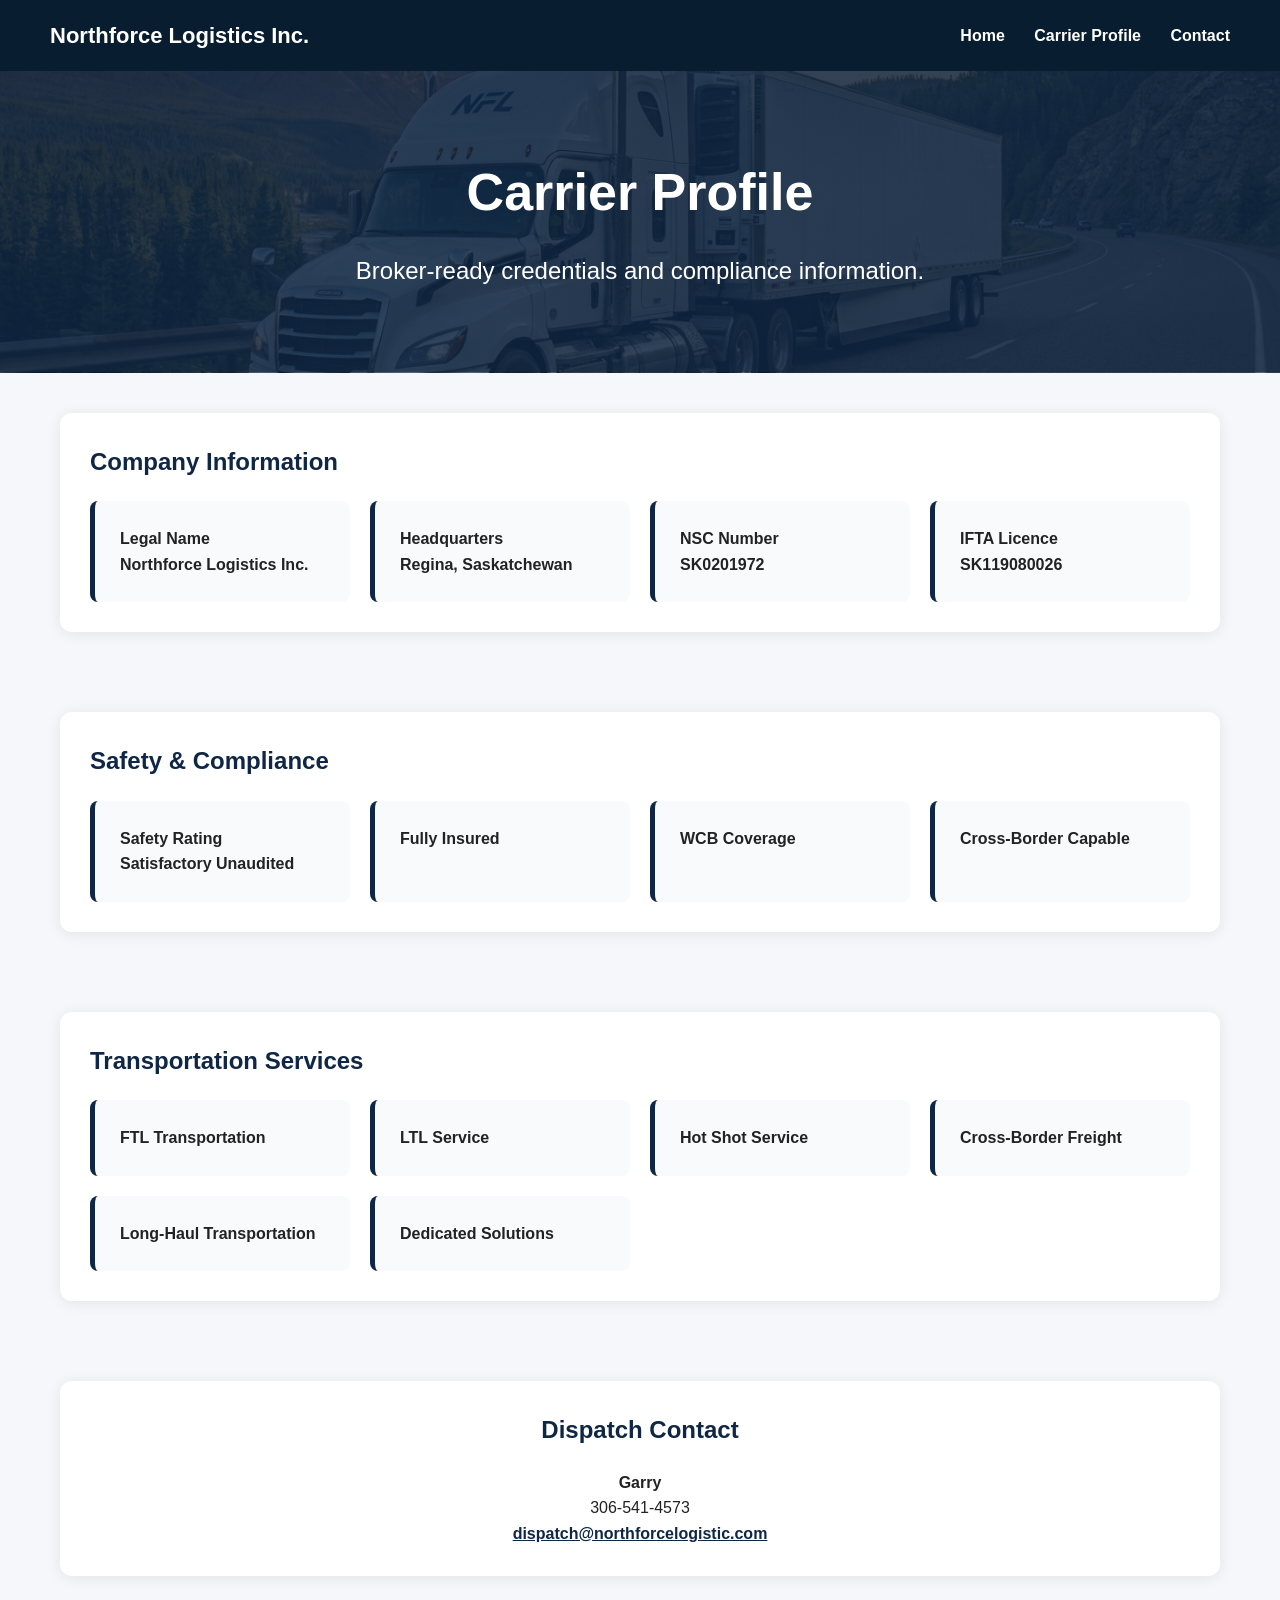
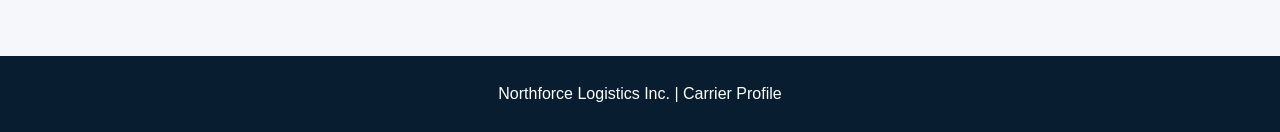
==== carrier-profile.html @ 7e09b6bd "Create carrier-profile.html" ====
<!DOCTYPE html>
<html lang="en">

<head>
    <meta charset="UTF-8">
    <meta name="viewport" content="width=device-width, initial-scale=1.0">
    <title>Carrier Profile | Northforce Logistics Inc.</title>

    <link rel="stylesheet" href="style.css">
    <link rel="icon" type="image/jpeg" href="favicon.jpg">
</head>

<body>

    <nav class="navbar">

        <div class="nav-brand">
            Northforce Logistics Inc.
        </div>

        <div class="nav-menu">
            <a href="index.html">Home</a>
            <a href="#carrier">Carrier Profile</a>
            <a href="#contact">Contact</a>
        </div>

    </nav>

    <header>

        <h1>Carrier Profile</h1>

        <p class="hero-text">
            Broker-ready credentials and compliance information.
        </p>

    </header>

    <section id="carrier">

        <div class="card">

            <h2>Company Information</h2>

            <div class="services-grid">

                <div class="service-card">
                    Legal Name<br>
                    Northforce Logistics Inc.
                </div>

                <div class="service-card">
                    Headquarters<br>
                    Regina, Saskatchewan
                </div>

                <div class="service-card">
                    NSC Number<br>
                    SK0201972
                </div>

                <div class="service-card">
                    IFTA Licence<br>
                    SK119080026
                </div>

            </div>

        </div>

    </section>

    <section>

        <div class="card">

            <h2>Safety & Compliance</h2>

            <div class="services-grid">

                <div class="service-card">
                    Safety Rating<br>
                    Satisfactory Unaudited
                </div>

                <div class="service-card">
                    Fully Insured
                </div>

                <div class="service-card">
                    WCB Coverage
                </div>

                <div class="service-card">
                    Cross-Border Capable
                </div>

            </div>

        </div>

    </section>

    <section>

        <div class="card">

            <h2>Transportation Services</h2>

            <div class="services-grid">

                <div class="service-card">FTL Transportation</div>
                <div class="service-card">LTL Service</div>
                <div class="service-card">Hot Shot Service</div>
                <div class="service-card">Cross-Border Freight</div>
                <div class="service-card">Long-Haul Transportation</div>
                <div class="service-card">Dedicated Solutions</div>

            </div>

        </div>

    </section>

    <section id="contact">

        <div class="card">

            <h2>Dispatch Contact</h2>

            <p><strong>Garry</strong></p>

            <p>306-541-4573</p>

            <p>
                <a href="mailto:dispatch@northforcelogistic.com">
                    dispatch@northforcelogistic.com
                </a>
            </p>

        </div>

    </section>

    <footer>
        Northforce Logistics Inc. | Carrier Profile
    </footer>

</body>

</html>
---- style.css ----
/* RESET */

*{
    margin:0;
    padding:0;
    box-sizing:border-box;
}

body{
    font-family:Arial, Helvetica, sans-serif;
    background:#f5f7fa;
    color:#222;
    line-height:1.6;
}

/* NAVIGATION */

.navbar{
    background:#081d30;
    display:flex;
    justify-content:space-between;
    align-items:center;
    padding:18px 50px;
    position:sticky;
    top:0;
    z-index:100;
}

.nav-brand{
    color:white;
    font-size:22px;
    font-weight:bold;
}

.nav-menu a{
    color:white;
    text-decoration:none;
    margin-left:25px;
    font-weight:bold;
}

.nav-menu a:hover{
    color:#d6e5f5;
}

/* HEADER */

header{
    background:
    linear-gradient(
        rgba(15,39,68,.85),
        rgba(15,39,68,.85)
    ),
    url("truck-background.jpg");

    background-size:cover;
    background-position:center;

    color:white;

    text-align:center;

    padding:80px 20px;
}

.logo{
    width:120px;
    margin-bottom:20px;
}

h1{
    font-size:52px;
    margin-bottom:15px;
}

.tagline{
    font-size:28px;
    margin-bottom:25px;
    font-weight:300;
}

.hero-text{
    max-width:800px;
    margin:auto;
    font-size:24px;
    line-height:1.8;
}

.company-name{
    font-size:20px;
    margin-top:10px;
    letter-spacing:2px;
    text-transform:uppercase;
}
/* BUTTON */

.hero-button{
    display:inline-block;
    margin-top:30px;
    padding:14px 28px;
    background:white;
    color:#0F2744;
    text-decoration:none;
    font-weight:bold;
    border-radius:6px;
    transition:.3s;
}

.hero-button:hover{
    background:#d9e5f1;
}

/* TRUST BAR */

.trust-bar{
    background:white;
    padding:25px;
    display:flex;
    justify-content:center;
    flex-wrap:wrap;
    gap:35px;
    font-weight:bold;
    color:#0F2744;
    border-bottom:1px solid #e5e5e5;
}

/* SECTIONS */

section{
    max-width:1200px;
    margin:auto;
    padding:40px 20px;
}

/* CARDS */

.card{
    background:white;
    padding:30px;
    border-radius:12px;
    box-shadow:0 2px 15px rgba(0,0,0,.08);
}

.card h2{
    margin-bottom:20px;
    color:#0F2744;
}

/* SERVICES GRID */

.services-grid{
    display:grid;
    grid-template-columns:repeat(auto-fit,minmax(250px,1fr));
    gap:20px;
    margin-top:20px;
}

.service-card{
    background:#f8fafc;
    padding:25px;
    border-left:5px solid #0F2744;
    border-radius:8px;
    font-weight:bold;
    transition:.3s;
}

.service-card:hover{
    transform:translateY(-4px);
}

/* CONTACT */

#contact .card{
    text-align:center;
}

#contact a{
    color:#0F2744;
    font-weight:bold;
}

/* FOOTER */

footer{
    background:#081d30;
    color:white;
    text-align:center;
    padding:25px;
    margin-top:40px;
}

/* MOBILE */

@media(max-width:768px){

    .navbar{
        flex-direction:column;
        gap:15px;
        padding:15px;
    }

    .nav-menu{
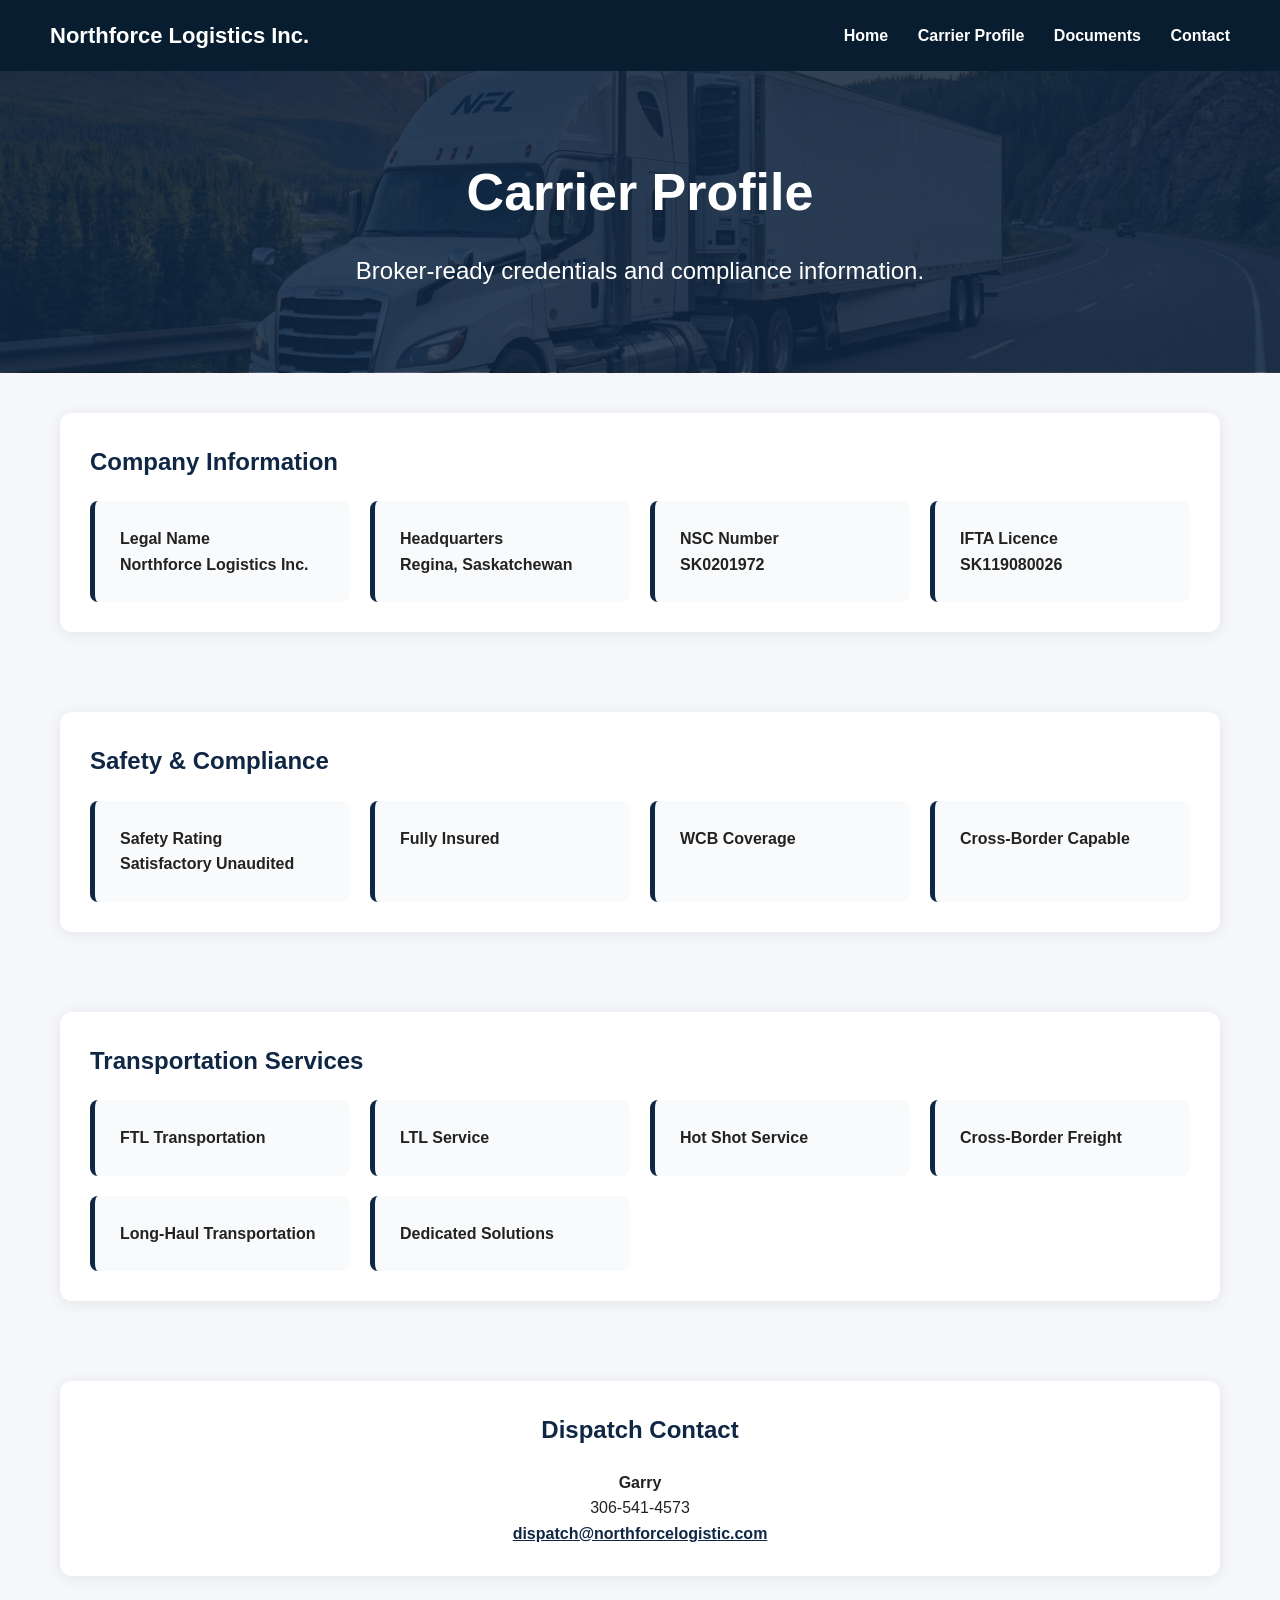
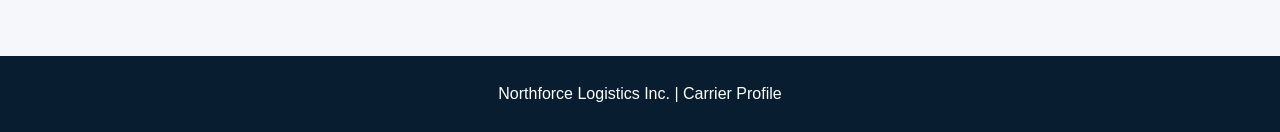
==== commit 50f6e0a6: "Update carrier-profile.html" ====
--- a/carrier-profile.html
+++ b/carrier-profile.html
@@ -21,6 +21,7 @@
         <div class="nav-menu">
             <a href="index.html">Home</a>
             <a href="#carrier">Carrier Profile</a>
+            <a href="#documents">Documents</a>
             <a href="#contact">Contact</a>
         </div>
 
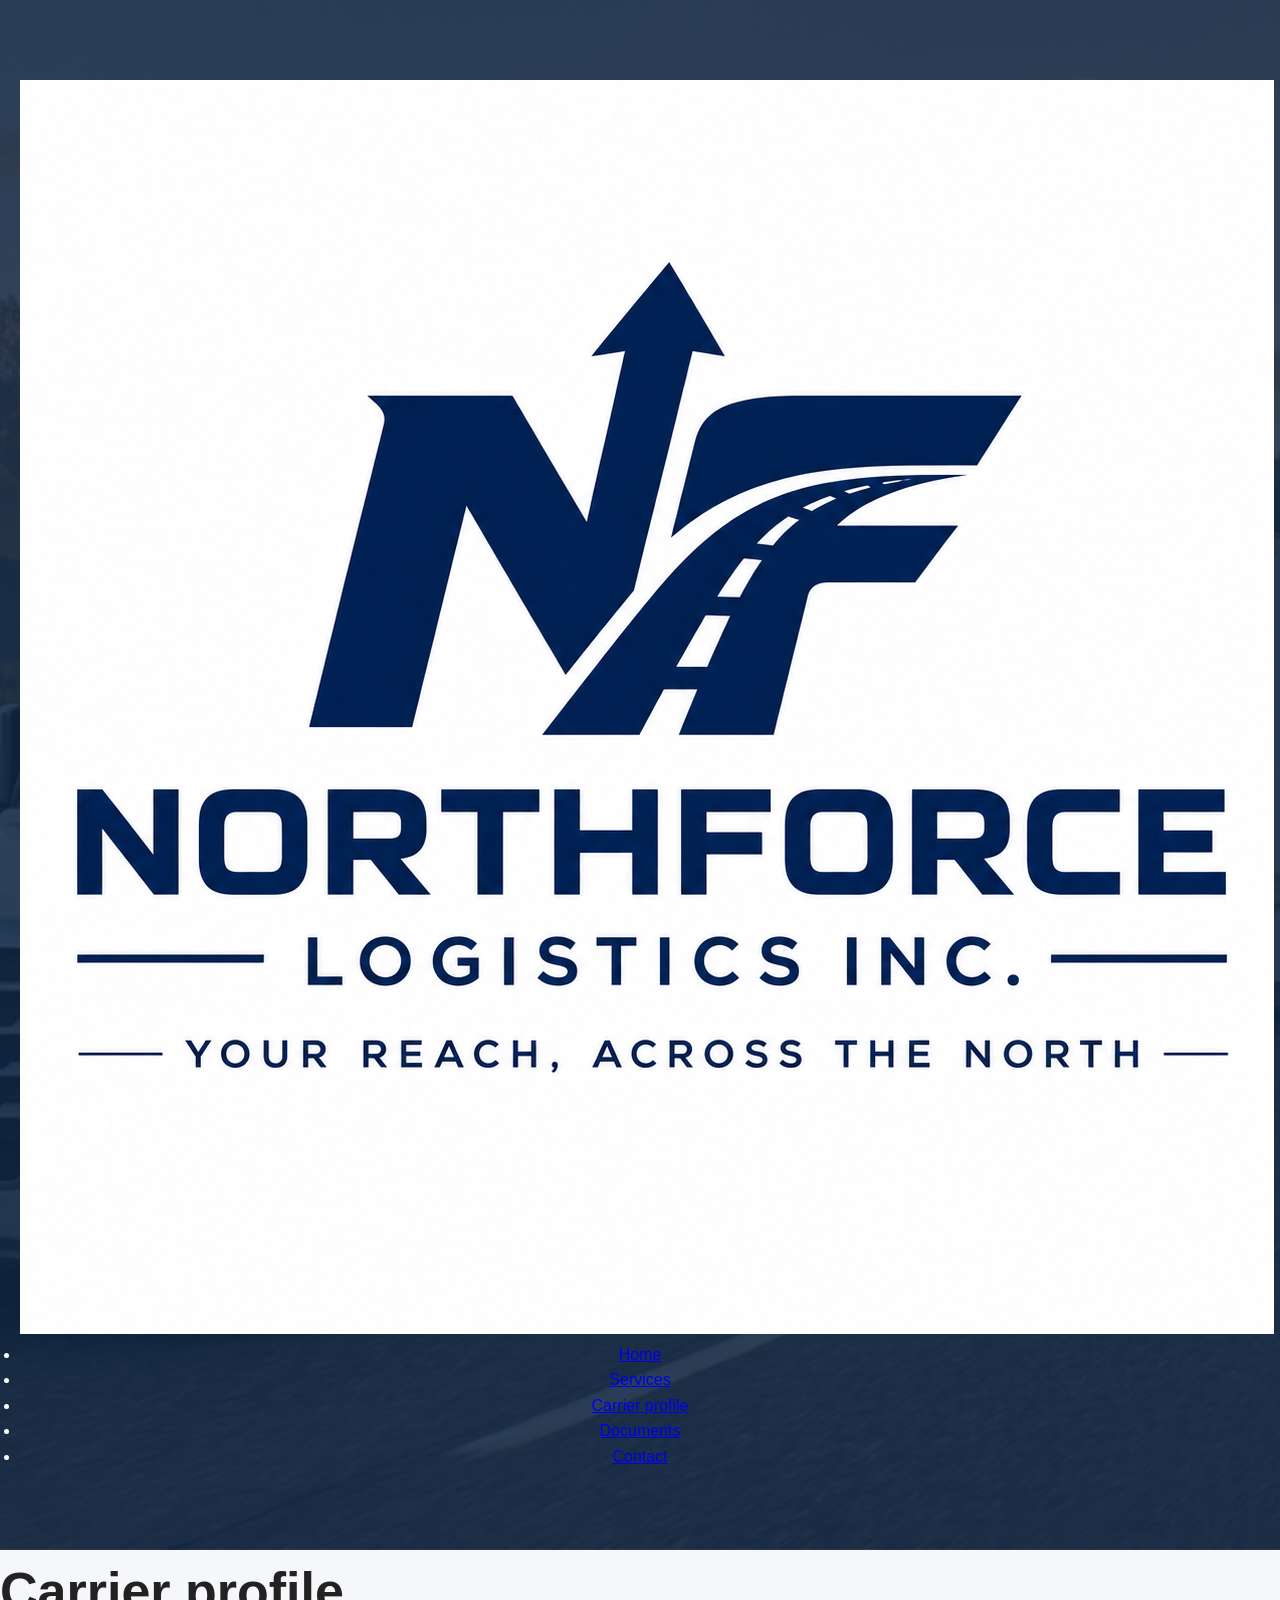
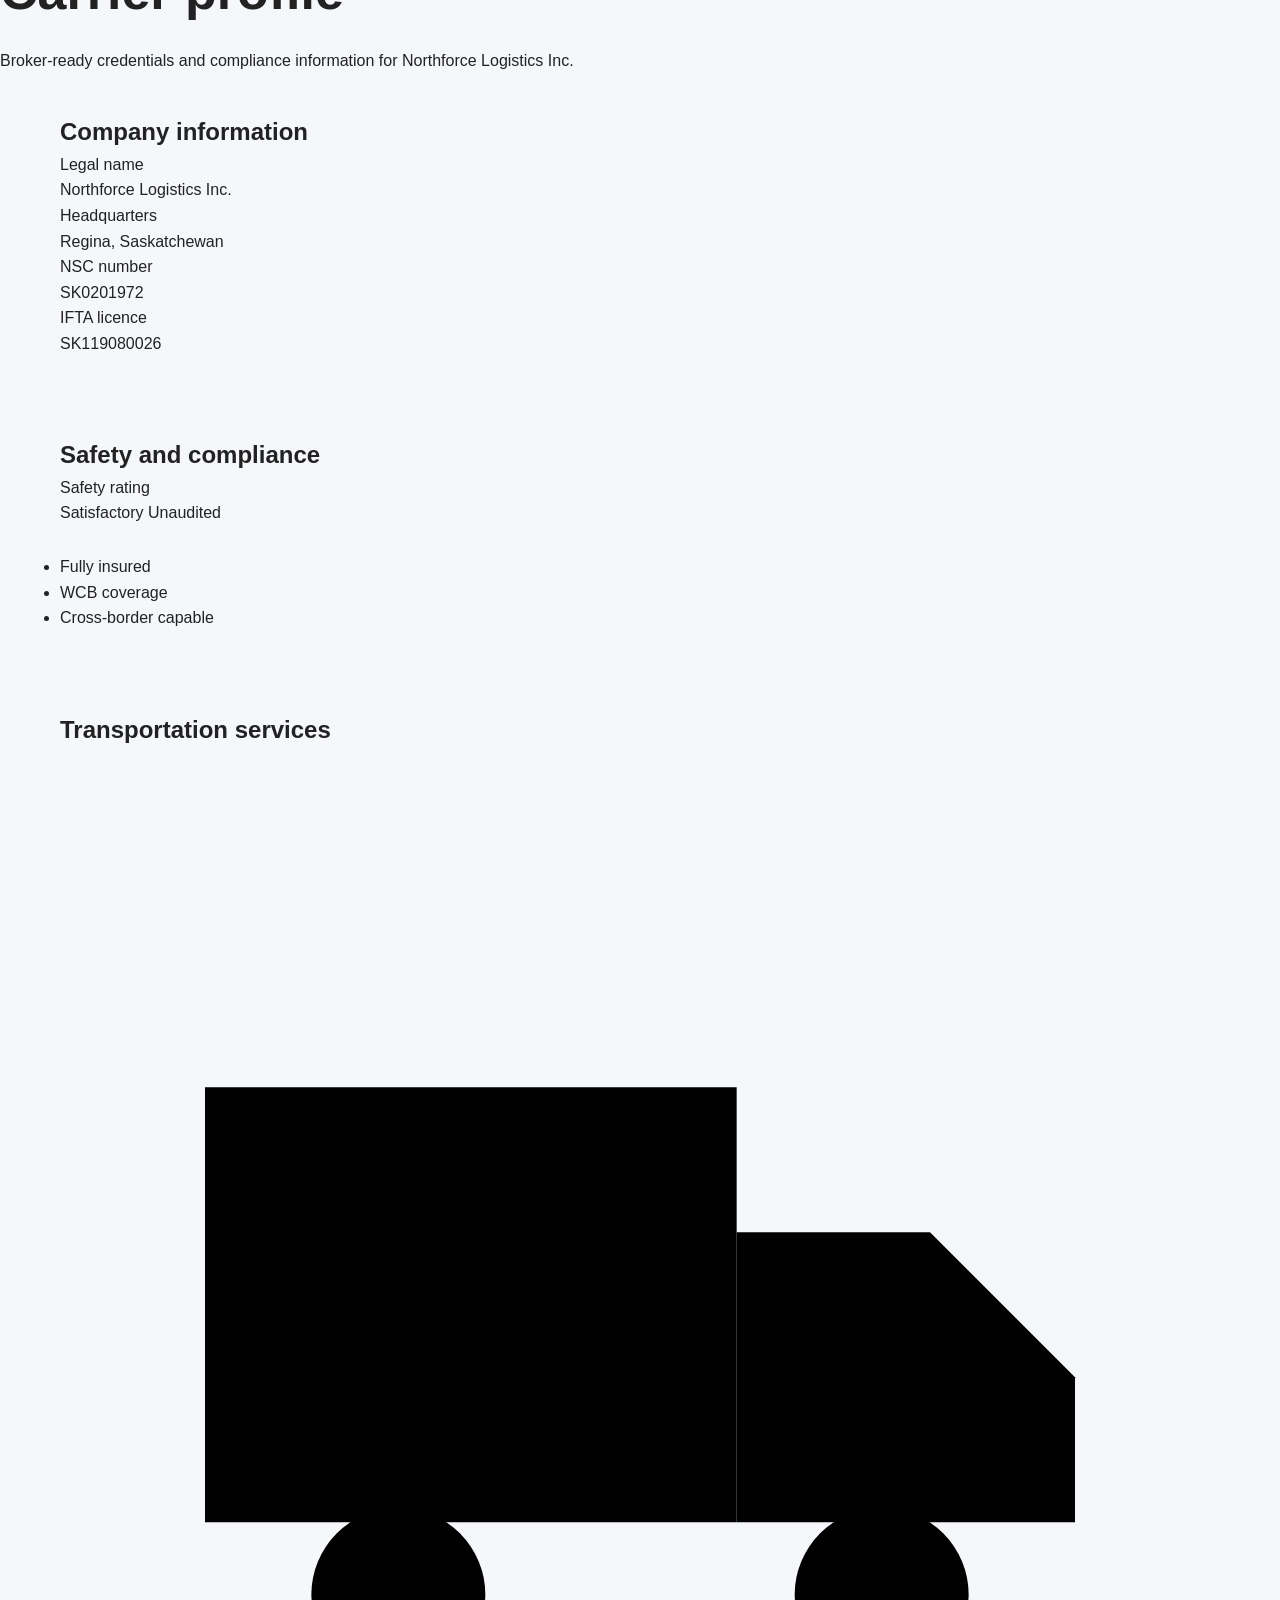
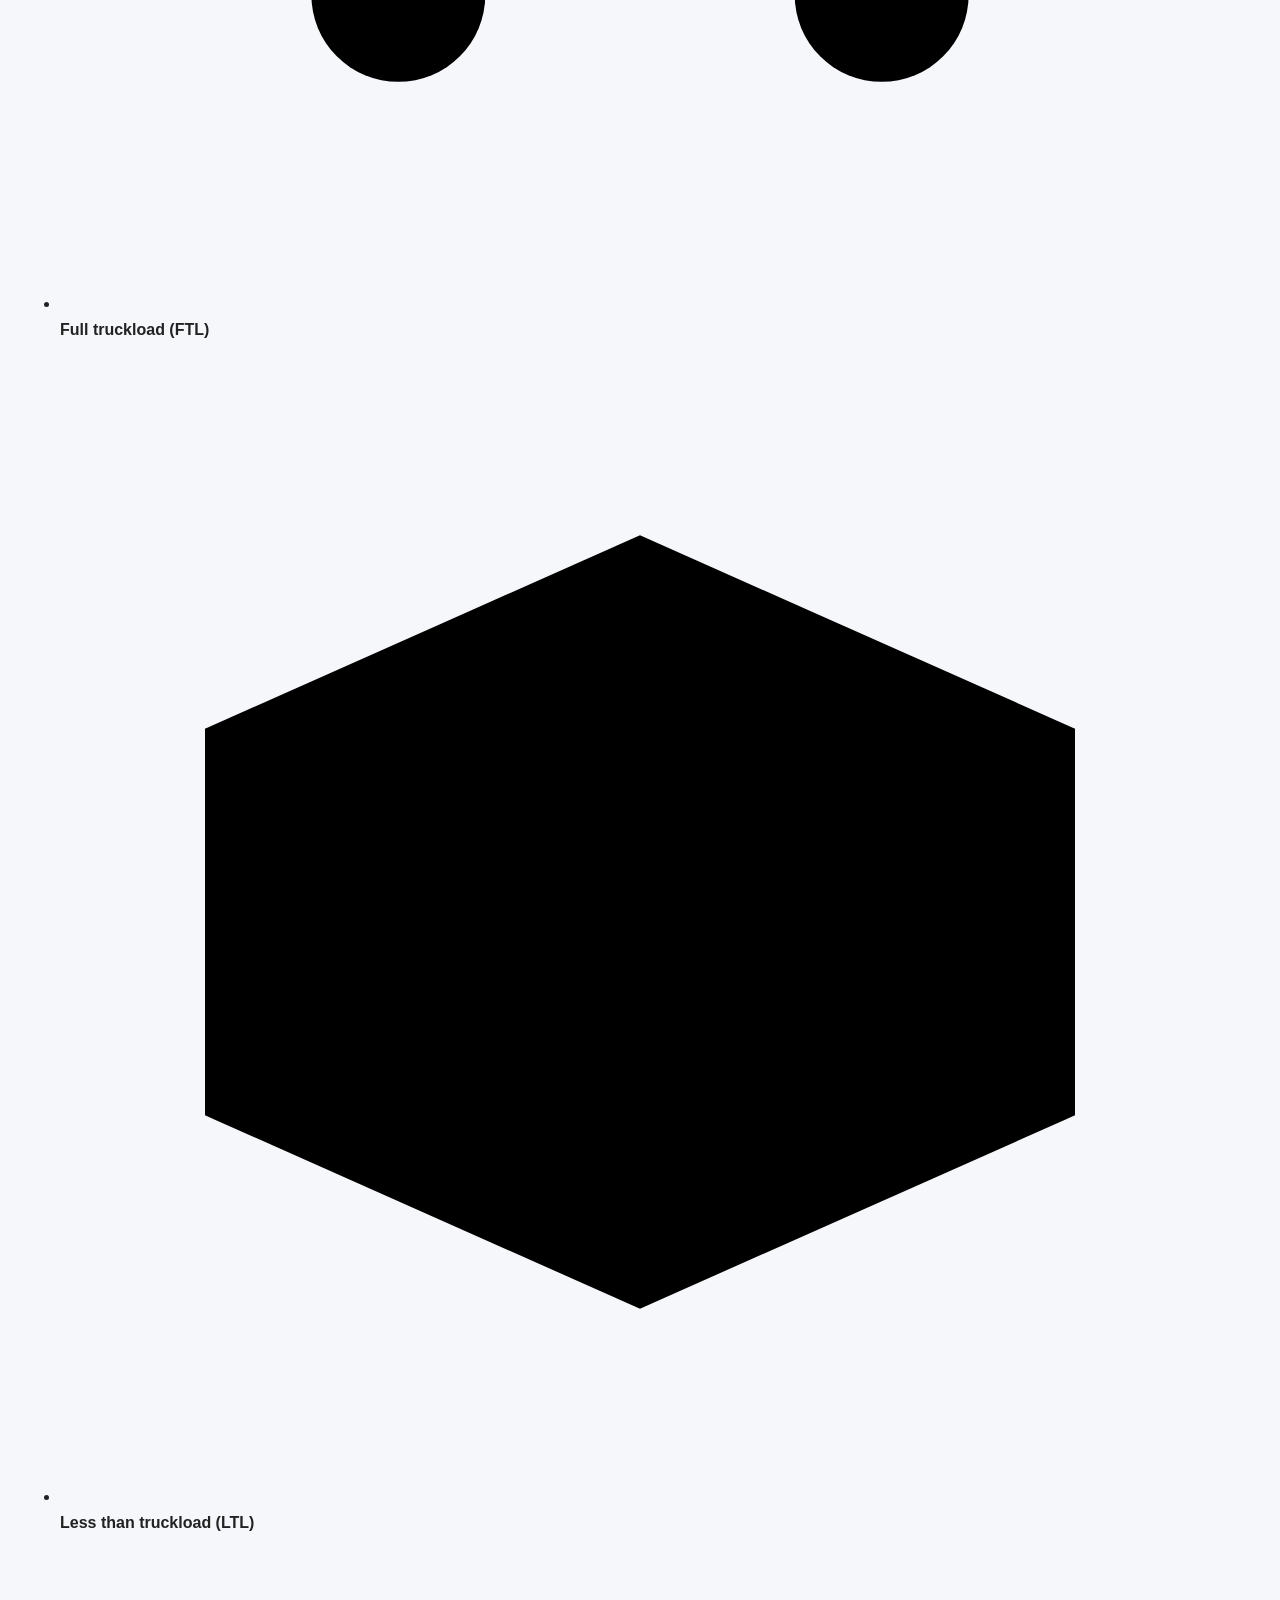
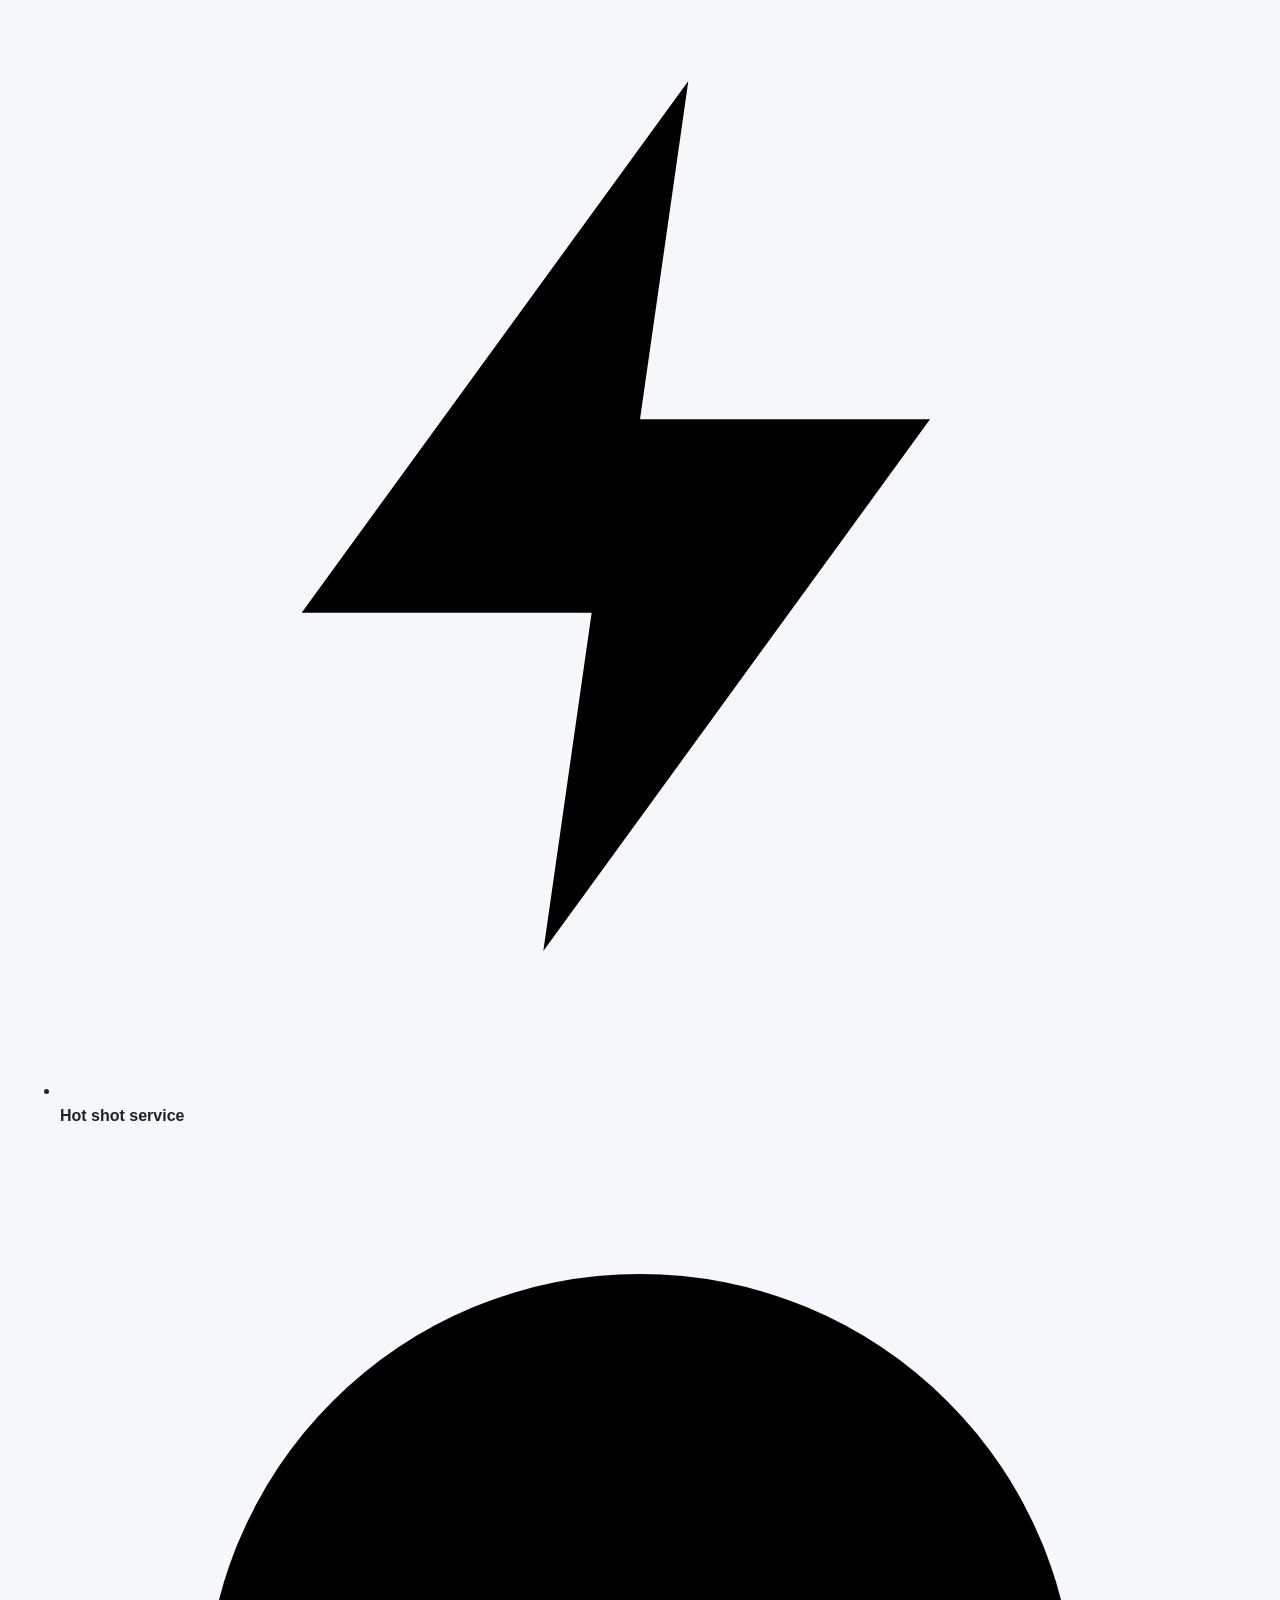
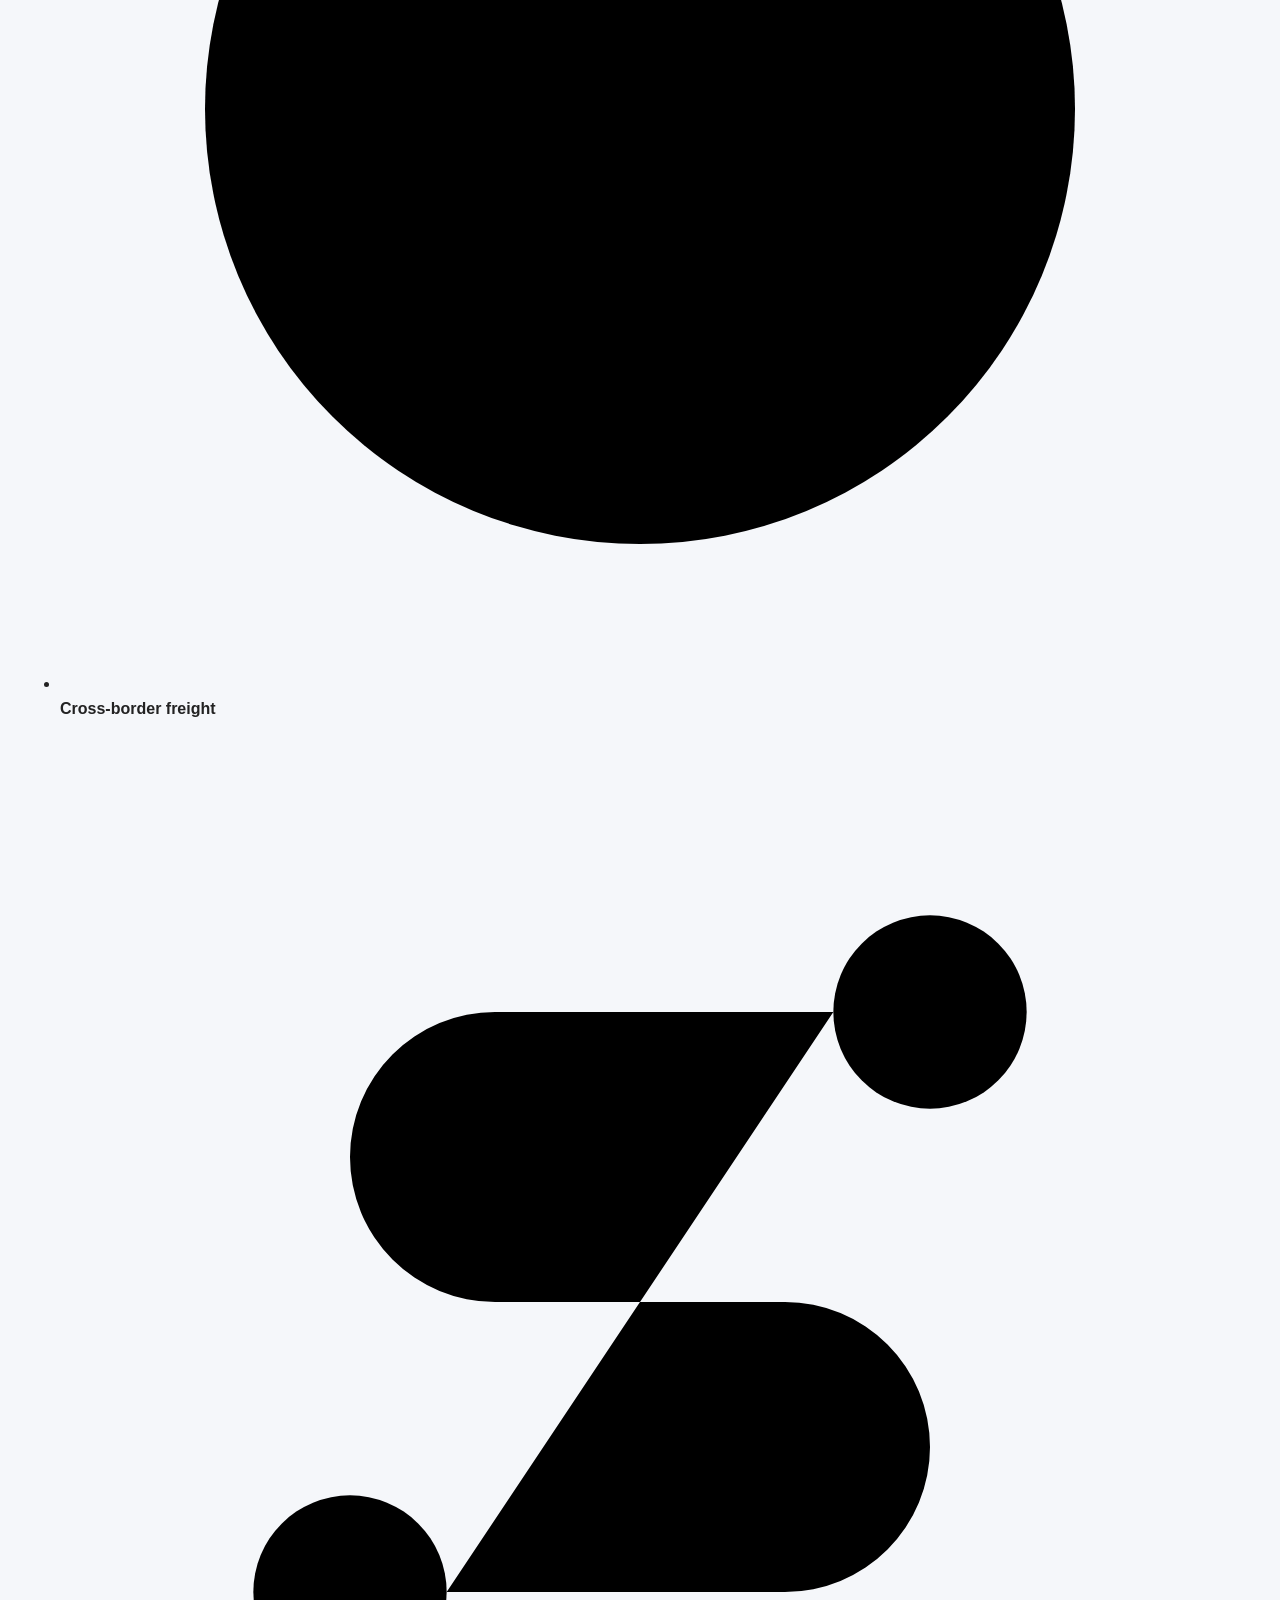
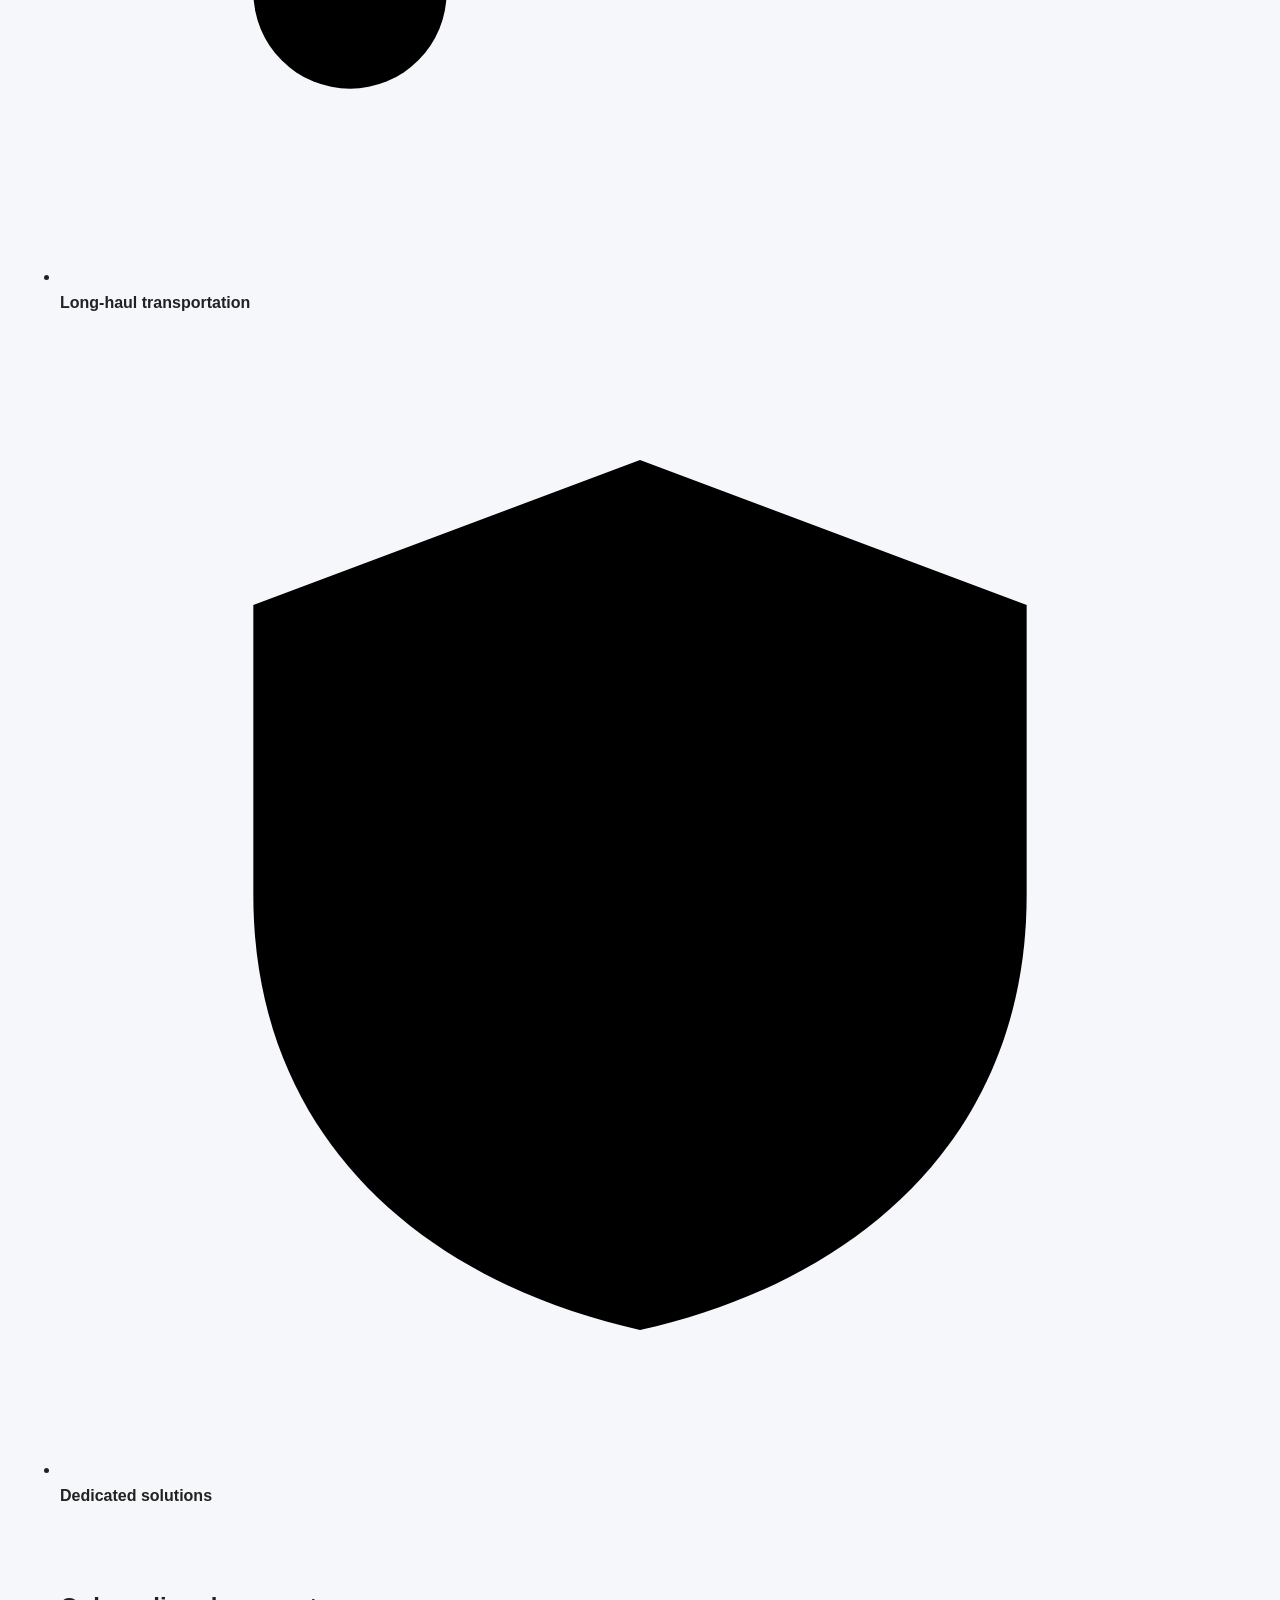
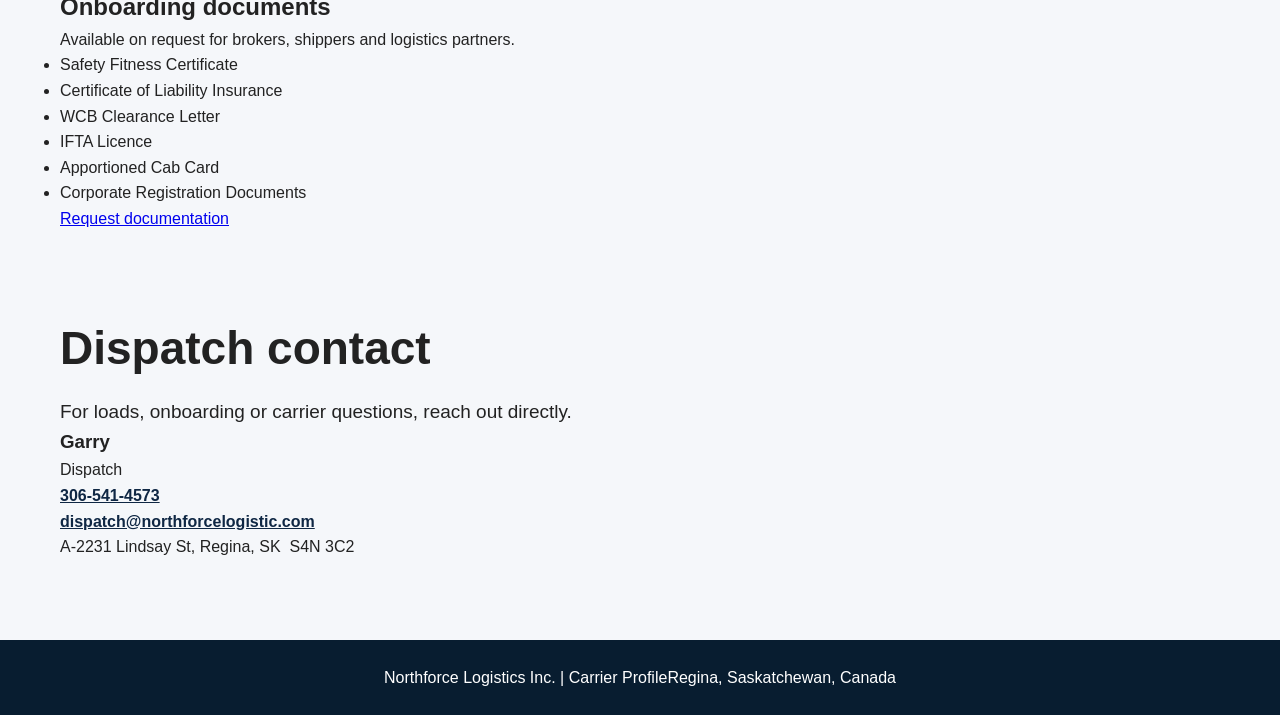
==== commit 7e552d45: "Update carrier-profile.html" ====
--- a/carrier-profile.html
+++ b/carrier-profile.html
@@ -1,152 +1,119 @@
-<!DOCTYPE html>
+<!doctype html>
 <html lang="en">
+<head>
+<meta charset="utf-8">
+<meta name="viewport" content="width=device-width, initial-scale=1">
+<title>Carrier Profile | Northforce Logistics Inc.</title>
+<meta name="description" content="Broker-ready credentials and compliance information for Northforce Logistics Inc., a Regina, Saskatchewan freight carrier.">
+<link rel="icon" type="image/jpeg" href="favicon.jpg">
+<link rel="preconnect" href="https://fonts.googleapis.com">
+<link rel="preconnect" href="https://fonts.gstatic.com" crossorigin>
+<link rel="stylesheet" href="https://fonts.googleapis.com/css2?family=Barlow:wght@400;500;600&family=Barlow+Semi+Condensed:wght@600;700&display=swap">
+<link rel="stylesheet" href="style.css">
+</head>
+<body>
+<header>
+<div class="wrap bar">
+<a class="logo" href="index.html" aria-label="Northforce Logistics Inc. home"><img src="northforce-logo.png" alt="Northforce Logistics Inc."></a>
+<nav aria-label="Main">
+<ul>
+<li><a href="index.html">Home</a></li>
+<li><a href="index.html#services">Services</a></li>
+<li><a href="carrier-profile.html" aria-current="page">Carrier profile</a></li>
+<li><a href="#documents">Documents</a></li>
+<li><a href="#contact">Contact</a></li>
+</ul>
+</nav>
+</div>
+</header>
 
-<head>
-    <meta charset="UTF-8">
-    <meta name="viewport" content="width=device-width, initial-scale=1.0">
-    <title>Carrier Profile | Northforce Logistics Inc.</title>
+<main>
+<div class="hero slim">
+<div class="wrap">
+<div>
+<h1>Carrier profile</h1>
+<p class="lead">Broker-ready credentials and compliance information for Northforce Logistics Inc.</p>
+</div>
+</div>
+</div>
 
-    <link rel="stylesheet" href="style.css">
-    <link rel="icon" type="image/jpeg" href="favicon.jpg">
-</head>
+<section id="carrier">
+<div class="wrap">
+<div class="sec-head"><h2>Company information</h2></div>
+<dl class="kv">
+<div><dt>Legal name</dt><dd>Northforce Logistics Inc.</dd></div>
+<div><dt>Headquarters</dt><dd>Regina, Saskatchewan</dd></div>
+<div><dt>NSC number</dt><dd>SK0201972</dd></div>
+<div><dt>IFTA licence</dt><dd>SK119080026</dd></div>
+</dl>
+</div>
+</section>
 
-<body>
+<section class="alt" id="safety">
+<div class="wrap">
+<div class="sec-head"><h2>Safety and compliance</h2></div>
+<dl class="kv" style="margin-bottom:28px">
+<div><dt>Safety rating</dt><dd>Satisfactory Unaudited</dd></div>
+</dl>
+<ul class="docs" style="max-width:820px;margin-bottom:0">
+<li>Fully insured</li>
+<li>WCB coverage</li>
+<li>Cross-border capable</li>
+</ul>
+</div>
+</section>
 
-    <nav class="navbar">
+<section id="services">
+<div class="wrap">
+<div class="sec-head"><h2>Transportation services</h2></div>
+<ul class="svc plain">
+<li><svg viewBox="0 0 24 24" aria-hidden="true"><path d="M3 7h11v9H3z"/><path d="M14 10h4l3 3v3h-7z"/><circle cx="7" cy="17.5" r="1.8"/><circle cx="17" cy="17.5" r="1.8"/></svg><div><strong>Full truckload (FTL)</strong></div></li>
+<li><svg viewBox="0 0 24 24" aria-hidden="true"><path d="M3 8l9-4 9 4-9 4z"/><path d="M3 8v8l9 4 9-4V8"/><path d="M12 12v8"/></svg><div><strong>Less than truckload (LTL)</strong></div></li>
+<li><svg viewBox="0 0 24 24" aria-hidden="true"><path d="M13 3L5 14h6l-1 7 8-11h-6z"/></svg><div><strong>Hot shot service</strong></div></li>
+<li><svg viewBox="0 0 24 24" aria-hidden="true"><circle cx="12" cy="12" r="9"/><path d="M3 12h18M12 3c3 3 3 15 0 18M12 3c-3 3-3 15 0 18"/></svg><div><strong>Cross-border freight</strong></div></li>
+<li><svg viewBox="0 0 24 24" aria-hidden="true"><circle cx="6" cy="18" r="2"/><circle cx="18" cy="6" r="2"/><path d="M8 18h7a3 3 0 000-6H9a3 3 0 010-6h7"/></svg><div><strong>Long-haul transportation</strong></div></li>
+<li><svg viewBox="0 0 24 24" aria-hidden="true"><path d="M12 3l8 3v6c0 5-3.5 8-8 9-4.5-1-8-4-8-9V6z"/><path d="M9 12l2 2 4-4"/></svg><div><strong>Dedicated solutions</strong></div></li>
+</ul>
+</div>
+</section>
 
-        <div class="nav-brand">
-            Northforce Logistics Inc.
-        </div>
+<section class="alt" id="documents">
+<div class="wrap">
+<div class="sec-head">
+<h2>Onboarding documents</h2>
+<p>Available on request for brokers, shippers and logistics partners.</p>
+</div>
+<ul class="docs" style="max-width:820px">
+<li>Safety Fitness Certificate</li>
+<li>Certificate of Liability Insurance</li>
+<li>WCB Clearance Letter</li>
+<li>IFTA Licence</li>
+<li>Apportioned Cab Card</li>
+<li>Corporate Registration Documents</li>
+</ul>
+<a class="btn dark" href="mailto:dispatch@northforcelogistic.com?subject=Documentation%20request&amp;body=Company%20name%3A%0AContact%20name%3A%0ADocuments%20needed%3A">Request documentation</a>
+</div>
+</section>
 
-        <div class="nav-menu">
-            <a href="index.html">Home</a>
-            <a href="#carrier">Carrier Profile</a>
-            <a href="#documents">Documents</a>
-            <a href="#contact">Contact</a>
-        </div>
+<section id="contact">
+<div class="wrap contact">
+<div>
+<h2 style="font-size:clamp(32px,4.4vw,46px);margin-bottom:12px">Dispatch contact</h2>
+<p style="color:var(--mute);font-size:19px;margin:0">For loads, onboarding or carrier questions, reach out directly.</p>
+</div>
+<div>
+<h3>Garry</h3>
+<p>Dispatch</p>
+<p class="big"><a href="tel:+13065414573">306-541-4573</a></p>
+<p><a href="mailto:dispatch@northforcelogistic.com">dispatch@northforcelogistic.com</a></p>
+<p style="color:var(--mute)">A-2231 Lindsay St, Regina, SK&nbsp; S4N 3C2</p>
+</div>
+</div>
+</section>
+</main>
 
-    </nav>
-
-    <header>
-
-        <h1>Carrier Profile</h1>
-
-        <p class="hero-text">
-            Broker-ready credentials and compliance information.
-        </p>
-
-    </header>
-
-    <section id="carrier">
-
-        <div class="card">
-
-            <h2>Company Information</h2>
-
-            <div class="services-grid">
-
-                <div class="service-card">
-                    Legal Name<br>
-                    Northforce Logistics Inc.
-                </div>
-
-                <div class="service-card">
-                    Headquarters<br>
-                    Regina, Saskatchewan
-                </div>
-
-                <div class="service-card">
-                    NSC Number<br>
-                    SK0201972
-                </div>
-
-                <div class="service-card">
-                    IFTA Licence<br>
-                    SK119080026
-                </div>
-
-            </div>
-
-        </div>
-
-    </section>
-
-    <section>
-
-        <div class="card">
-
-            <h2>Safety & Compliance</h2>
-
-            <div class="services-grid">
-
-                <div class="service-card">
-                    Safety Rating<br>
-                    Satisfactory Unaudited
-                </div>
-
-                <div class="service-card">
-                    Fully Insured
-                </div>
-
-                <div class="service-card">
-                    WCB Coverage
-                </div>
-
-                <div class="service-card">
-                    Cross-Border Capable
-                </div>
-
-            </div>
-
-        </div>
-
-    </section>
-
-    <section>
-
-        <div class="card">
-
-            <h2>Transportation Services</h2>
-
-            <div class="services-grid">
-
-                <div class="service-card">FTL Transportation</div>
-                <div class="service-card">LTL Service</div>
-                <div class="service-card">Hot Shot Service</div>
-                <div class="service-card">Cross-Border Freight</div>
-                <div class="service-card">Long-Haul Transportation</div>
-                <div class="service-card">Dedicated Solutions</div>
-
-            </div>
-
-        </div>
-
-    </section>
-
-    <section id="contact">
-
-        <div class="card">
-
-            <h2>Dispatch Contact</h2>
-
-            <p><strong>Garry</strong></p>
-
-            <p>306-541-4573</p>
-
-            <p>
-                <a href="mailto:dispatch@northforcelogistic.com">
-                    dispatch@northforcelogistic.com
-                </a>
-            </p>
-
-        </div>
-
-    </section>
-
-    <footer>
-        Northforce Logistics Inc. | Carrier Profile
-    </footer>
-
+<footer>
+<div class="wrap"><span>Northforce Logistics Inc. | Carrier Profile</span><span>Regina, Saskatchewan, Canada</span></div>
+</footer>
 </body>
-
 </html>
--- a/style.css
+++ b/style.css
@@ -13,6 +13,14 @@
     line-height:1.6;
 }
 
+#careers .card{
+    border-top:5px solid #0F2744;
+}
+
+#careers ul{
+    margin-left:25px;
+    line-height:2;
+}
 /* NAVIGATION */
 
 .navbar{
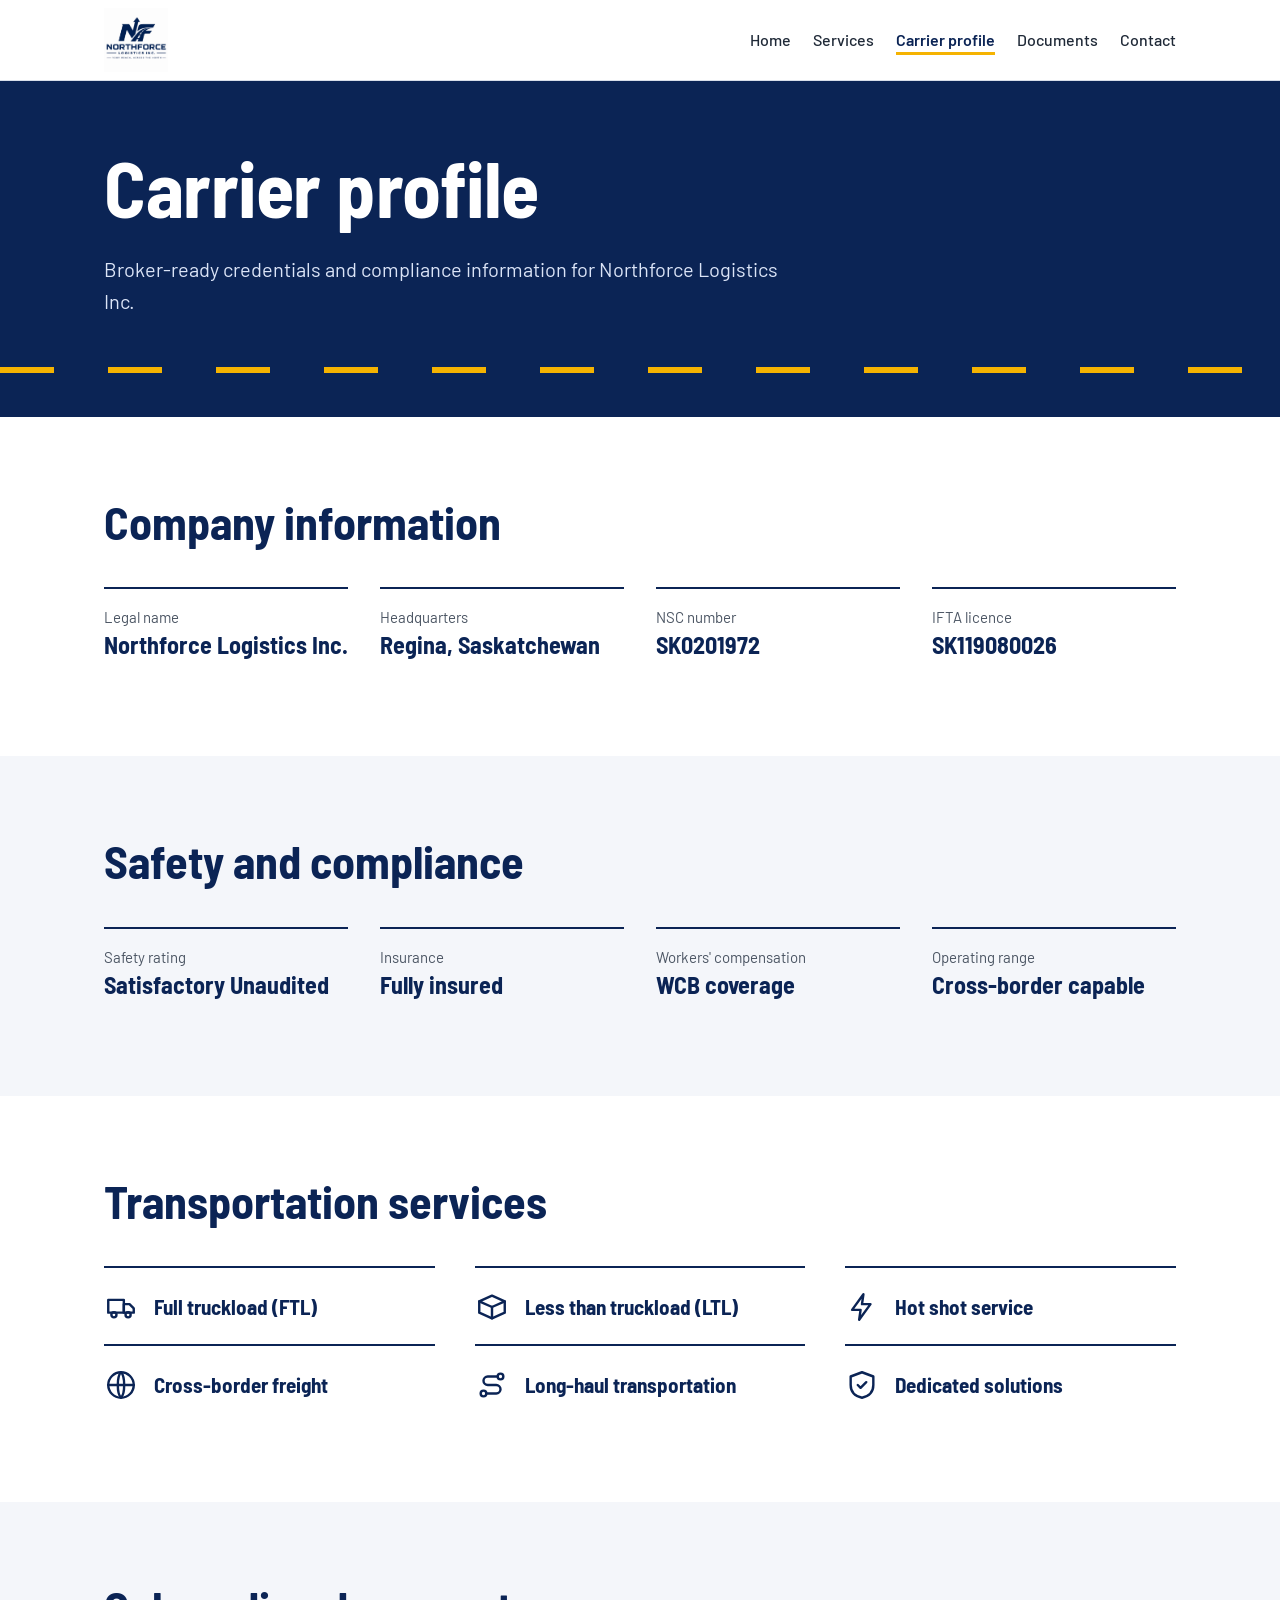
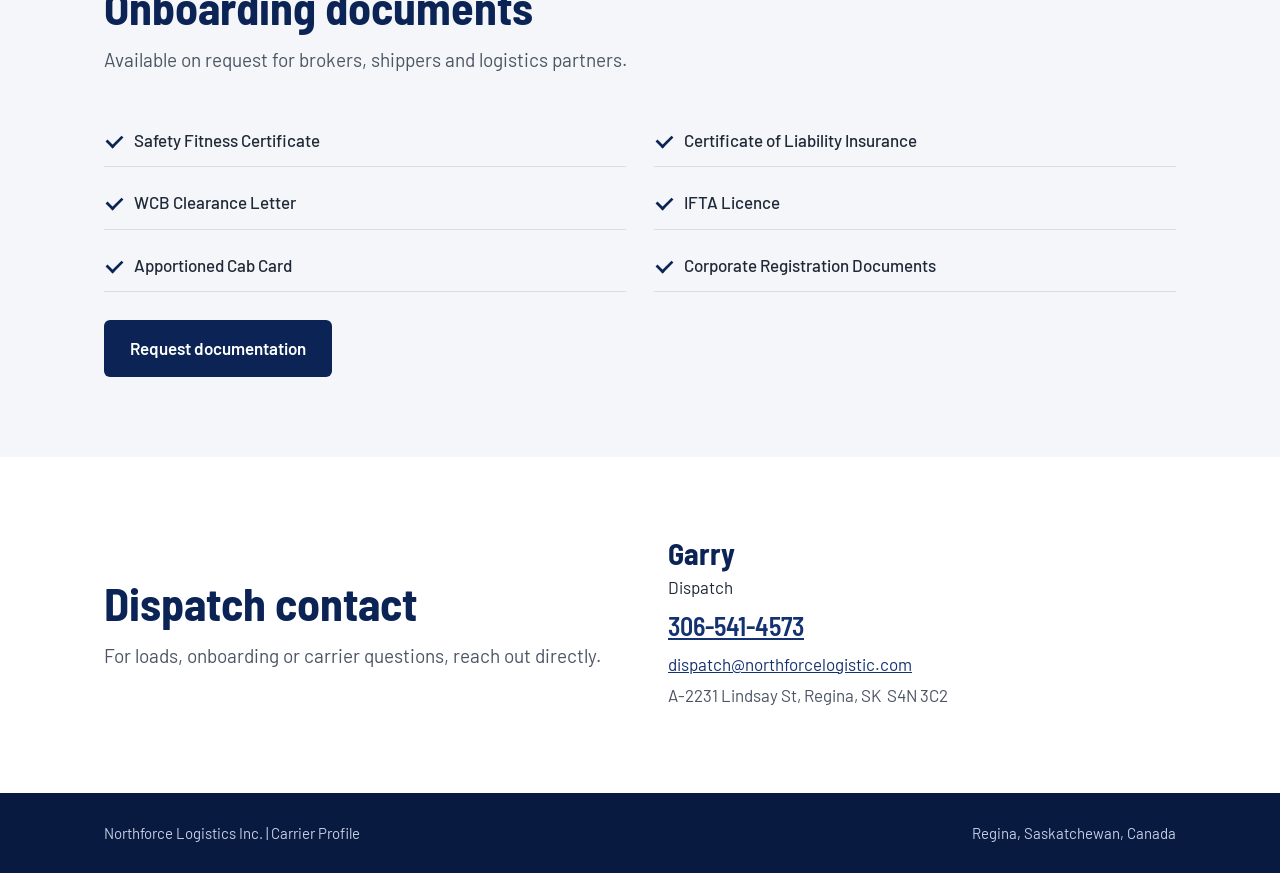
==== commit 55f71a66: "Update carrier profile HTML structure and content" ====
--- a/carrier-profile.html
+++ b/carrier-profile.html
@@ -14,7 +14,7 @@
 <body>
 <header>
 <div class="wrap bar">
-<a class="logo" href="index.html" aria-label="Northforce Logistics Inc. home"><img src="northforce-logo.png" alt="Northforce Logistics Inc."></a>
+<a class="logo" href="index.html" aria-label="Northforce Logistics Inc. home"><img src="northforce-logo-header.png" alt="Northforce Logistics Inc."></a>
 <nav aria-label="Main">
 <ul>
 <li><a href="index.html">Home</a></li>
@@ -52,14 +52,12 @@
 <section class="alt" id="safety">
 <div class="wrap">
 <div class="sec-head"><h2>Safety and compliance</h2></div>
-<dl class="kv" style="margin-bottom:28px">
+<dl class="kv">
 <div><dt>Safety rating</dt><dd>Satisfactory Unaudited</dd></div>
+<div><dt>Insurance</dt><dd>Fully insured</dd></div>
+<div><dt>Workers' compensation</dt><dd>WCB coverage</dd></div>
+<div><dt>Operating range</dt><dd>Cross-border capable</dd></div>
 </dl>
-<ul class="docs" style="max-width:820px;margin-bottom:0">
-<li>Fully insured</li>
-<li>WCB coverage</li>
-<li>Cross-border capable</li>
-</ul>
 </div>
 </section>
 
@@ -83,7 +81,7 @@
 <h2>Onboarding documents</h2>
 <p>Available on request for brokers, shippers and logistics partners.</p>
 </div>
-<ul class="docs" style="max-width:820px">
+<ul class="docs">
 <li>Safety Fitness Certificate</li>
 <li>Certificate of Liability Insurance</li>
 <li>WCB Clearance Letter</li>
--- a/style.css
+++ b/style.css
@@ -1,211 +1,96 @@
-/* RESET */
-
-*{
-    margin:0;
-    padding:0;
-    box-sizing:border-box;
+:root{--navy:#0B2455;--navy2:#143272;--amber:#F5B301;--ink:#1f2937;--mute:#4b5563;--line:#d8dee9;--bg:#f4f6fa;--w:1120px}
+*{box-sizing:border-box}
+html{scroll-behavior:smooth;scroll-padding-top:90px}
+body{margin:0;font-family:'Barlow','Segoe UI',Arial,sans-serif;color:var(--ink);line-height:1.6;font-size:17px;background:#fff}
+h1,h2,h3{font-family:'Barlow Semi Condensed','Barlow',Arial,sans-serif;color:var(--navy);line-height:1.1;margin:0}
+a{color:var(--navy2)}
+:focus-visible{outline:3px solid var(--amber);outline-offset:3px}
+.wrap{max-width:var(--w);margin:0 auto;padding:0 24px}
+header{position:sticky;top:0;z-index:10;background:#fff;border-bottom:1px solid var(--line)}
+.bar{display:flex;align-items:center;justify-content:space-between;gap:16px;min-height:76px}
+.logo{display:block;flex:none;padding:8px 0}
+.logo img{height:64px;width:auto;display:block}
+nav ul{display:flex;gap:22px;list-style:none;margin:0;padding:0;flex-wrap:wrap;justify-content:flex-end}
+nav a{text-decoration:none;color:var(--ink);font-weight:500;font-size:16px}
+nav a:hover{color:var(--navy2);text-decoration:underline}
+.btn{display:inline-block;padding:13px 24px;border-radius:6px;font-weight:600;text-decoration:none;font-size:17px;border:2px solid transparent;cursor:pointer;font-family:inherit}
+.btn.main{background:var(--amber);color:var(--navy)}
+.btn.main:hover{background:#ffc62e}
+.btn.ghost{border-color:#fff;color:#fff}
+.btn.ghost:hover{background:rgba(255,255,255,.12)}
+.btn.dark{background:var(--navy);color:#fff}
+.btn.dark:hover{background:var(--navy2)}
+.hero{background:linear-gradient(90deg,rgba(11,36,85,.95) 0%,rgba(11,36,85,.86) 50%,rgba(11,36,85,.72) 100%),url(truck-background.jpg) center 60%/cover no-repeat,var(--navy);color:#fff;position:relative;padding:88px 0 112px}
+.hero::after{content:"";position:absolute;left:0;right:0;bottom:44px;height:6px;background:repeating-linear-gradient(90deg,var(--amber) 0 54px,transparent 54px 108px)}
+.hero .wrap{display:grid;grid-template-columns:1.35fr 1fr;gap:56px;align-items:center}
+.hero h1{color:#fff;font-size:clamp(44px,6.5vw,78px);font-weight:700;letter-spacing:-.5px}
+.hero p.lead{font-size:20px;max-width:34em;color:#dbe4f7;margin:22px 0 32px}
+.cta{display:flex;gap:14px;flex-wrap:wrap}
+.facts{background:#fff;color:var(--ink);border-radius:10px;padding:26px 28px}
+.facts h2{font-size:24px;margin-bottom:6px}
+.facts dl{margin:12px 0 0}
+.facts div{display:flex;justify-content:space-between;gap:16px;padding:11px 0;border-top:1px solid var(--line)}
+.facts dt{color:var(--mute)}
+.facts dd{margin:0;font-weight:600;color:var(--navy);text-align:right}
+.facts a{display:inline-block;margin-top:14px;font-weight:600}
+section{padding:80px 0}
+section.alt{background:var(--bg)}
+.sec-head{max-width:40em;margin-bottom:40px}
+.sec-head h2{font-size:clamp(32px,4.4vw,46px);margin-bottom:12px}
+.sec-head p{margin:0;color:var(--mute);font-size:19px}
+.svc{display:grid;grid-template-columns:repeat(3,1fr);gap:0 40px}
+.svc li{list-style:none;display:flex;gap:16px;padding:24px 0;border-top:2px solid var(--navy);align-items:flex-start}
+.svc{margin:0;padding:0}
+.svc svg{width:34px;height:34px;flex:none;stroke:var(--navy);fill:none;stroke-width:1.7;stroke-linecap:round;stroke-linejoin:round;margin-top:2px}
+.svc strong{display:block;font-family:'Barlow Semi Condensed',Arial,sans-serif;font-size:22px;color:var(--navy);line-height:1.2}
+.svc span{color:var(--mute);font-size:16px}
+.two{display:grid;grid-template-columns:1fr 1.1fr;gap:64px;align-items:start}
+.docs{display:grid;grid-template-columns:1fr 1fr;gap:10px 28px;margin:0 0 28px;padding:0}
+.docs li{list-style:none;padding:12px 0 12px 30px;border-bottom:1px solid var(--line);position:relative;font-weight:500}
+.docs li::before{content:"";position:absolute;left:2px;top:19px;width:14px;height:8px;border-left:3px solid var(--navy);border-bottom:3px solid var(--navy);transform:rotate(-45deg) scale(.9)}
+form{background:#fff;border:1px solid var(--line);border-radius:10px;padding:30px;display:grid;grid-template-columns:1fr 1fr;gap:18px}
+form .full{grid-column:1/-1}
+label{display:block;font-weight:600;font-size:15px;margin-bottom:6px;color:var(--navy)}
+input,select,textarea{width:100%;font:inherit;padding:11px 12px;border:1px solid #9aa6bd;border-radius:6px;background:#fff;color:var(--ink)}
+textarea{min-height:96px;resize:vertical}
+.note{font-size:14px;color:var(--mute);margin:0}
+.careers{background:var(--navy);color:#fff}
+.careers h2,.careers h3{color:#fff}
+.careers .sec-head p{color:#dbe4f7}
+.perks{display:flex;flex-wrap:wrap;gap:10px;margin:0 0 36px;padding:0}
+.perks li{list-style:none;border:1px solid #4a63a0;border-radius:99px;padding:8px 18px;font-weight:500}
+.cols{display:grid;grid-template-columns:repeat(3,1fr);gap:40px;margin-bottom:36px}
+.cols h3{font-size:24px;margin-bottom:10px}
+.cols ul{margin:0;padding-left:20px;color:#dbe4f7}
+.cols li{margin-bottom:6px}
+.contact{display:grid;grid-template-columns:1fr 1fr;gap:56px;align-items:center}
+.contact h3{font-size:30px;margin-bottom:4px}
+.contact p{margin:4px 0}
+.contact .big{font-size:26px;font-weight:600;font-family:'Barlow Semi Condensed',Arial,sans-serif}
+footer{background:#081a3f;color:#c3cde4;padding:28px 0;font-size:15px}
+footer .wrap{display:flex;justify-content:space-between;flex-wrap:wrap;gap:10px}
+@media(max-width:900px){
+ .hero .wrap,.two,.contact{grid-template-columns:1fr;gap:36px}
+ .svc,.cols{grid-template-columns:1fr 1fr}
+ section{padding:60px 0}
+ .hero{padding:56px 0 96px}
 }
-
-body{
-    font-family:Arial, Helvetica, sans-serif;
-    background:#f5f7fa;
-    color:#222;
-    line-height:1.6;
+@media(max-width:620px){
+ body{font-size:16px}
+ .bar{flex-direction:column;align-items:flex-start;gap:0;padding:8px 0}
+ nav ul{justify-content:flex-start;gap:6px 16px;padding-bottom:8px}
+ .svc,.cols,.docs,form{grid-template-columns:1fr}
+ form{padding:22px}
 }
-
-#careers .card{
-    border-top:5px solid #0F2744;
-}
-
-#careers ul{
-    margin-left:25px;
-    line-height:2;
-}
-/* NAVIGATION */
-
-.navbar{
-    background:#081d30;
-    display:flex;
-    justify-content:space-between;
-    align-items:center;
-    padding:18px 50px;
-    position:sticky;
-    top:0;
-    z-index:100;
-}
-
-.nav-brand{
-    color:white;
-    font-size:22px;
-    font-weight:bold;
-}
-
-.nav-menu a{
-    color:white;
-    text-decoration:none;
-    margin-left:25px;
-    font-weight:bold;
-}
-
-.nav-menu a:hover{
-    color:#d6e5f5;
-}
-
-/* HEADER */
-
-header{
-    background:
-    linear-gradient(
-        rgba(15,39,68,.85),
-        rgba(15,39,68,.85)
-    ),
-    url("truck-background.jpg");
-
-    background-size:cover;
-    background-position:center;
-
-    color:white;
-
-    text-align:center;
-
-    padding:80px 20px;
-}
-
-.logo{
-    width:120px;
-    margin-bottom:20px;
-}
-
-h1{
-    font-size:52px;
-    margin-bottom:15px;
-}
-
-.tagline{
-    font-size:28px;
-    margin-bottom:25px;
-    font-weight:300;
-}
-
-.hero-text{
-    max-width:800px;
-    margin:auto;
-    font-size:24px;
-    line-height:1.8;
-}
-
-.company-name{
-    font-size:20px;
-    margin-top:10px;
-    letter-spacing:2px;
-    text-transform:uppercase;
-}
-/* BUTTON */
-
-.hero-button{
-    display:inline-block;
-    margin-top:30px;
-    padding:14px 28px;
-    background:white;
-    color:#0F2744;
-    text-decoration:none;
-    font-weight:bold;
-    border-radius:6px;
-    transition:.3s;
-}
-
-.hero-button:hover{
-    background:#d9e5f1;
-}
-
-/* TRUST BAR */
-
-.trust-bar{
-    background:white;
-    padding:25px;
-    display:flex;
-    justify-content:center;
-    flex-wrap:wrap;
-    gap:35px;
-    font-weight:bold;
-    color:#0F2744;
-    border-bottom:1px solid #e5e5e5;
-}
-
-/* SECTIONS */
-
-section{
-    max-width:1200px;
-    margin:auto;
-    padding:40px 20px;
-}
-
-/* CARDS */
-
-.card{
-    background:white;
-    padding:30px;
-    border-radius:12px;
-    box-shadow:0 2px 15px rgba(0,0,0,.08);
-}
-
-.card h2{
-    margin-bottom:20px;
-    color:#0F2744;
-}
-
-/* SERVICES GRID */
-
-.services-grid{
-    display:grid;
-    grid-template-columns:repeat(auto-fit,minmax(250px,1fr));
-    gap:20px;
-    margin-top:20px;
-}
-
-.service-card{
-    background:#f8fafc;
-    padding:25px;
-    border-left:5px solid #0F2744;
-    border-radius:8px;
-    font-weight:bold;
-    transition:.3s;
-}
-
-.service-card:hover{
-    transform:translateY(-4px);
-}
-
-/* CONTACT */
-
-#contact .card{
-    text-align:center;
-}
-
-#contact a{
-    color:#0F2744;
-    font-weight:bold;
-}
-
-/* FOOTER */
-
-footer{
-    background:#081d30;
-    color:white;
-    text-align:center;
-    padding:25px;
-    margin-top:40px;
-}
-
-/* MOBILE */
-
-@media(max-width:768px){
-
-    .navbar{
-        flex-direction:column;
-        gap:15px;
-        padding:15px;
-    }
-
-    .nav-menu{
-      
+.hero.slim{padding:64px 0 100px;background:var(--navy)}
+.hero.slim .wrap{grid-template-columns:1fr}
+.hero.slim p.lead{margin-bottom:0}
+nav a[aria-current="page"]{color:var(--navy);font-weight:600;text-decoration:underline;text-underline-offset:6px;text-decoration-thickness:3px;text-decoration-color:var(--amber)}
+.kv{display:grid;grid-template-columns:repeat(4,1fr);gap:0 32px;margin:0}
+.kv div{padding:16px 0;border-top:2px solid var(--navy)}
+.kv dt{color:var(--mute);font-size:15px}
+.kv dd{margin:2px 0 0;font-family:'Barlow Semi Condensed',Arial,sans-serif;font-weight:700;font-size:24px;color:var(--navy);line-height:1.2}
+.svc.plain li{align-items:center;padding:20px 0}
+.svc.plain strong{font-size:21px}
+@media(max-width:900px){.kv{grid-template-columns:1fr 1fr}}
+@media(max-width:620px){.kv{grid-template-columns:1fr}}
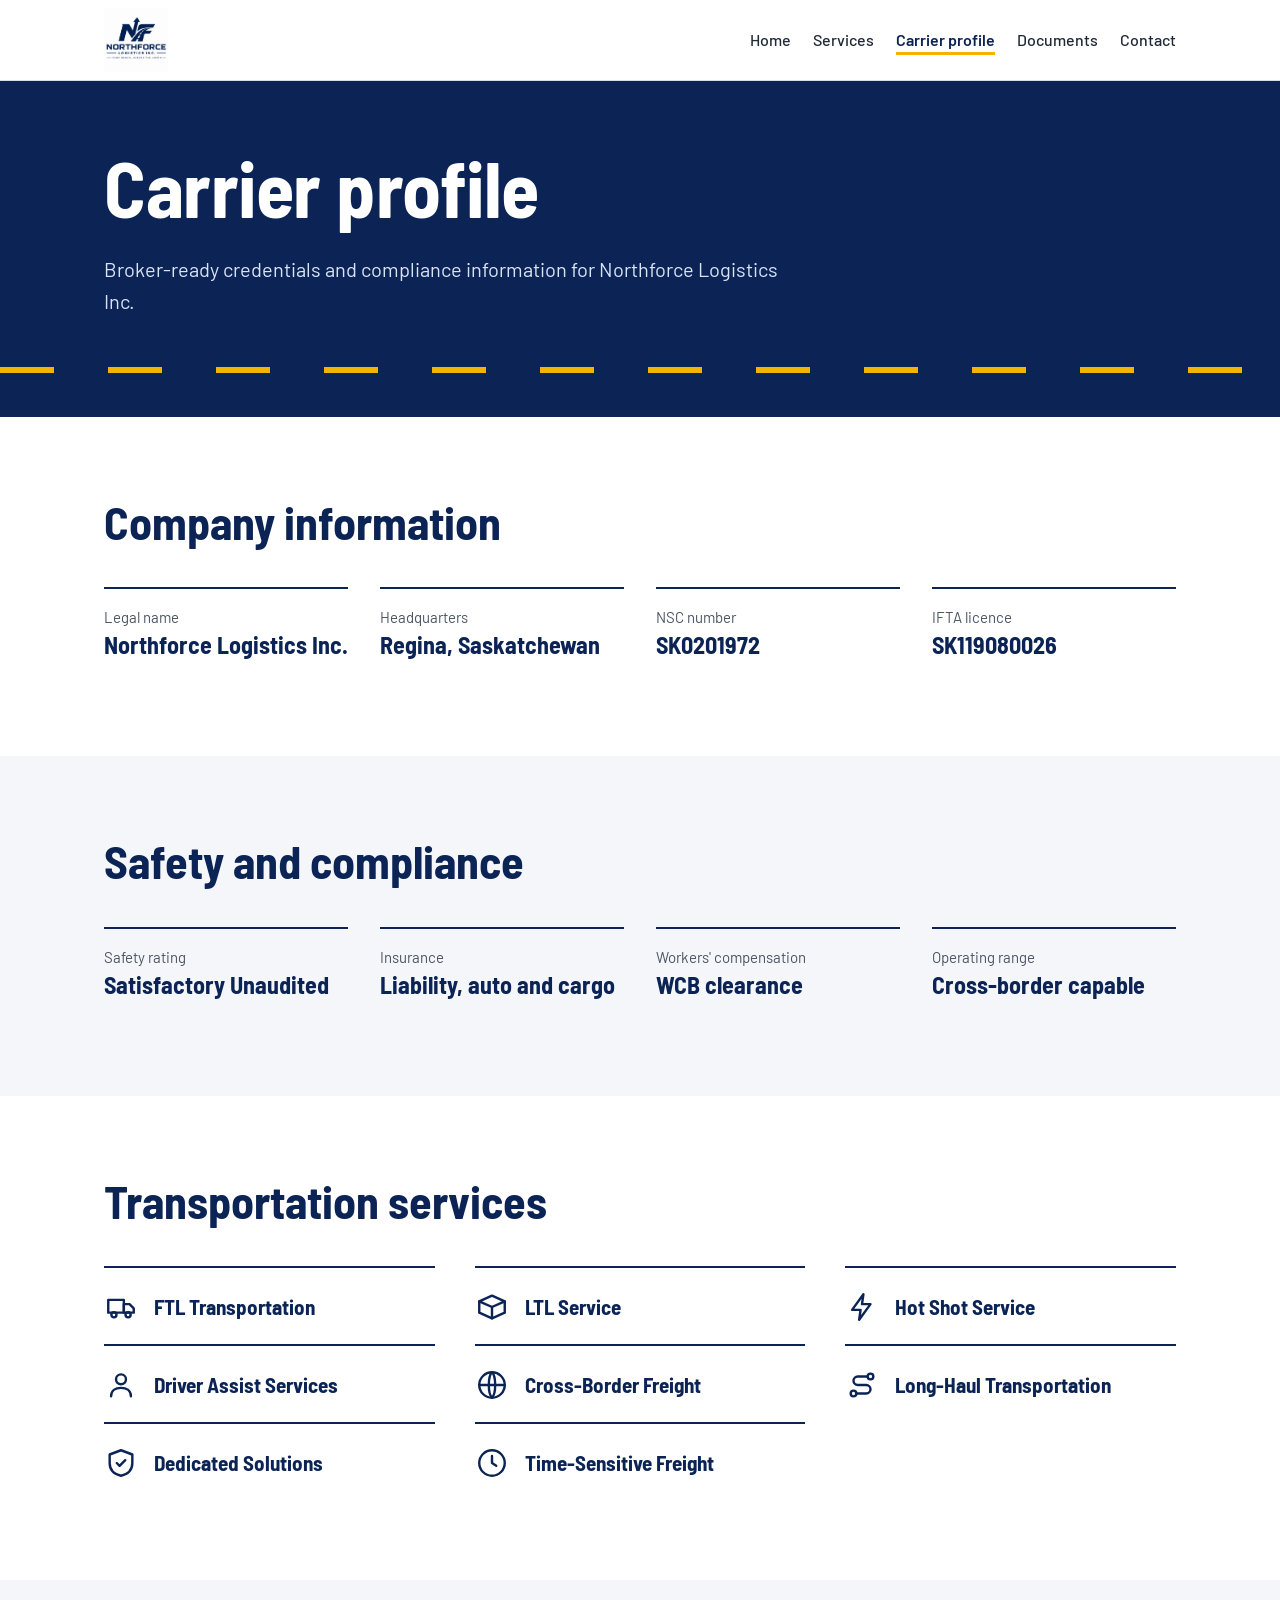
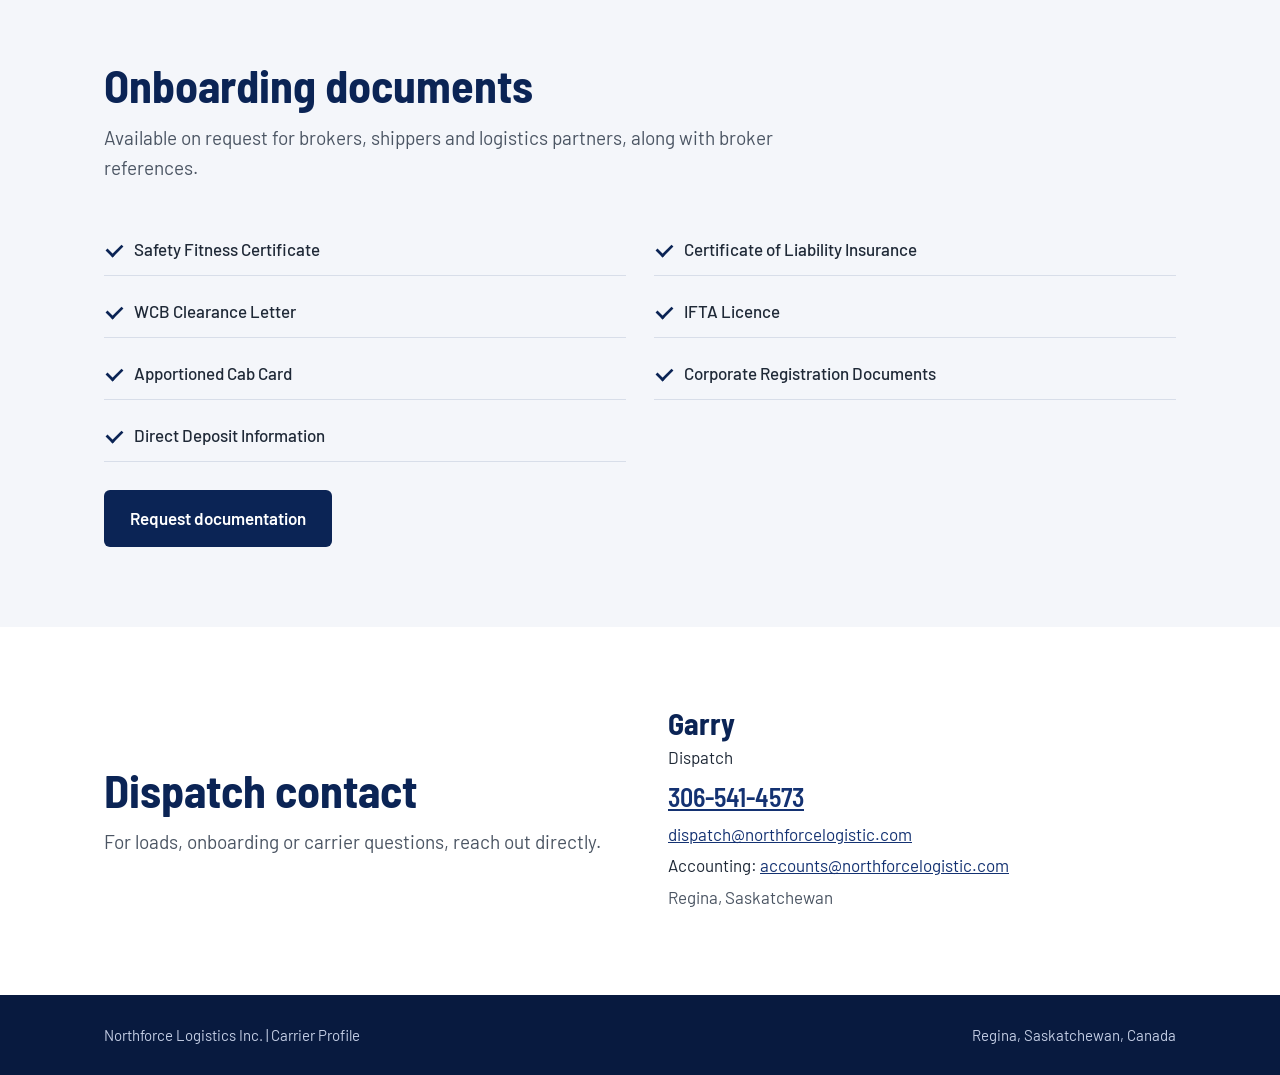
==== commit 124b6544: "Revise carrier profile with updated services and contacts Updated insurance and workers' compensatio" ====
--- a/carrier-profile.html
+++ b/carrier-profile.html
@@ -54,8 +54,8 @@
 <div class="sec-head"><h2>Safety and compliance</h2></div>
 <dl class="kv">
 <div><dt>Safety rating</dt><dd>Satisfactory Unaudited</dd></div>
-<div><dt>Insurance</dt><dd>Fully insured</dd></div>
-<div><dt>Workers' compensation</dt><dd>WCB coverage</dd></div>
+<div><dt>Insurance</dt><dd>Liability, auto and cargo</dd></div>
+<div><dt>Workers' compensation</dt><dd>WCB clearance</dd></div>
 <div><dt>Operating range</dt><dd>Cross-border capable</dd></div>
 </dl>
 </div>
@@ -65,12 +65,14 @@
 <div class="wrap">
 <div class="sec-head"><h2>Transportation services</h2></div>
 <ul class="svc plain">
-<li><svg viewBox="0 0 24 24" aria-hidden="true"><path d="M3 7h11v9H3z"/><path d="M14 10h4l3 3v3h-7z"/><circle cx="7" cy="17.5" r="1.8"/><circle cx="17" cy="17.5" r="1.8"/></svg><div><strong>Full truckload (FTL)</strong></div></li>
-<li><svg viewBox="0 0 24 24" aria-hidden="true"><path d="M3 8l9-4 9 4-9 4z"/><path d="M3 8v8l9 4 9-4V8"/><path d="M12 12v8"/></svg><div><strong>Less than truckload (LTL)</strong></div></li>
-<li><svg viewBox="0 0 24 24" aria-hidden="true"><path d="M13 3L5 14h6l-1 7 8-11h-6z"/></svg><div><strong>Hot shot service</strong></div></li>
-<li><svg viewBox="0 0 24 24" aria-hidden="true"><circle cx="12" cy="12" r="9"/><path d="M3 12h18M12 3c3 3 3 15 0 18M12 3c-3 3-3 15 0 18"/></svg><div><strong>Cross-border freight</strong></div></li>
-<li><svg viewBox="0 0 24 24" aria-hidden="true"><circle cx="6" cy="18" r="2"/><circle cx="18" cy="6" r="2"/><path d="M8 18h7a3 3 0 000-6H9a3 3 0 010-6h7"/></svg><div><strong>Long-haul transportation</strong></div></li>
-<li><svg viewBox="0 0 24 24" aria-hidden="true"><path d="M12 3l8 3v6c0 5-3.5 8-8 9-4.5-1-8-4-8-9V6z"/><path d="M9 12l2 2 4-4"/></svg><div><strong>Dedicated solutions</strong></div></li>
+<li><svg viewBox="0 0 24 24" aria-hidden="true"><path d="M3 7h11v9H3z"/><path d="M14 10h4l3 3v3h-7z"/><circle cx="7" cy="17.5" r="1.8"/><circle cx="17" cy="17.5" r="1.8"/></svg><div><strong>FTL Transportation</strong></div></li>
+<li><svg viewBox="0 0 24 24" aria-hidden="true"><path d="M3 8l9-4 9 4-9 4z"/><path d="M3 8v8l9 4 9-4V8"/><path d="M12 12v8"/></svg><div><strong>LTL Service</strong></div></li>
+<li><svg viewBox="0 0 24 24" aria-hidden="true"><path d="M13 3L5 14h6l-1 7 8-11h-6z"/></svg><div><strong>Hot Shot Service</strong></div></li>
+<li><svg viewBox="0 0 24 24" aria-hidden="true"><circle cx="12" cy="8" r="3.5"/><path d="M5 20c0-4 3-6 7-6s7 2 7 6"/></svg><div><strong>Driver Assist Services</strong></div></li>
+<li><svg viewBox="0 0 24 24" aria-hidden="true"><circle cx="12" cy="12" r="9"/><path d="M3 12h18M12 3c3 3 3 15 0 18M12 3c-3 3-3 15 0 18"/></svg><div><strong>Cross-Border Freight</strong></div></li>
+<li><svg viewBox="0 0 24 24" aria-hidden="true"><circle cx="6" cy="18" r="2"/><circle cx="18" cy="6" r="2"/><path d="M8 18h7a3 3 0 000-6H9a3 3 0 010-6h7"/></svg><div><strong>Long-Haul Transportation</strong></div></li>
+<li><svg viewBox="0 0 24 24" aria-hidden="true"><path d="M12 3l8 3v6c0 5-3.5 8-8 9-4.5-1-8-4-8-9V6z"/><path d="M9 12l2 2 4-4"/></svg><div><strong>Dedicated Solutions</strong></div></li>
+<li><svg viewBox="0 0 24 24" aria-hidden="true"><circle cx="12" cy="12" r="9"/><path d="M12 7v5l3 2"/></svg><div><strong>Time-Sensitive Freight</strong></div></li>
 </ul>
 </div>
 </section>
@@ -79,7 +81,7 @@
 <div class="wrap">
 <div class="sec-head">
 <h2>Onboarding documents</h2>
-<p>Available on request for brokers, shippers and logistics partners.</p>
+<p>Available on request for brokers, shippers and logistics partners, along with broker references.</p>
 </div>
 <ul class="docs">
 <li>Safety Fitness Certificate</li>
@@ -88,6 +90,7 @@
 <li>IFTA Licence</li>
 <li>Apportioned Cab Card</li>
 <li>Corporate Registration Documents</li>
+<li>Direct Deposit Information</li>
 </ul>
 <a class="btn dark" href="mailto:dispatch@northforcelogistic.com?subject=Documentation%20request&amp;body=Company%20name%3A%0AContact%20name%3A%0ADocuments%20needed%3A">Request documentation</a>
 </div>
@@ -104,7 +107,8 @@
 <p>Dispatch</p>
 <p class="big"><a href="tel:+13065414573">306-541-4573</a></p>
 <p><a href="mailto:dispatch@northforcelogistic.com">dispatch@northforcelogistic.com</a></p>
-<p style="color:var(--mute)">A-2231 Lindsay St, Regina, SK&nbsp; S4N 3C2</p>
+<p>Accounting: <a href="mailto:accounts@northforcelogistic.com">accounts@northforcelogistic.com</a></p>
+<p style="color:var(--mute)">Regina, Saskatchewan</p>
 </div>
 </div>
 </section>
--- a/style.css
+++ b/style.css
@@ -23,6 +23,7 @@
 .hero{background:linear-gradient(90deg,rgba(11,36,85,.95) 0%,rgba(11,36,85,.86) 50%,rgba(11,36,85,.72) 100%),url(truck-background.jpg) center 60%/cover no-repeat,var(--navy);color:#fff;position:relative;padding:88px 0 112px}
 .hero::after{content:"";position:absolute;left:0;right:0;bottom:44px;height:6px;background:repeating-linear-gradient(90deg,var(--amber) 0 54px,transparent 54px 108px)}
 .hero .wrap{display:grid;grid-template-columns:1.35fr 1fr;gap:56px;align-items:center}
+.hero .brand{font-family:'Barlow Semi Condensed','Barlow',Arial,sans-serif;font-weight:700;font-size:clamp(26px,3.2vw,36px);color:var(--amber);margin:0 0 14px;line-height:1.1}
 .hero h1{color:#fff;font-size:clamp(44px,6.5vw,78px);font-weight:700;letter-spacing:-.5px}
 .hero p.lead{font-size:20px;max-width:34em;color:#dbe4f7;margin:22px 0 32px}
 .cta{display:flex;gap:14px;flex-wrap:wrap}
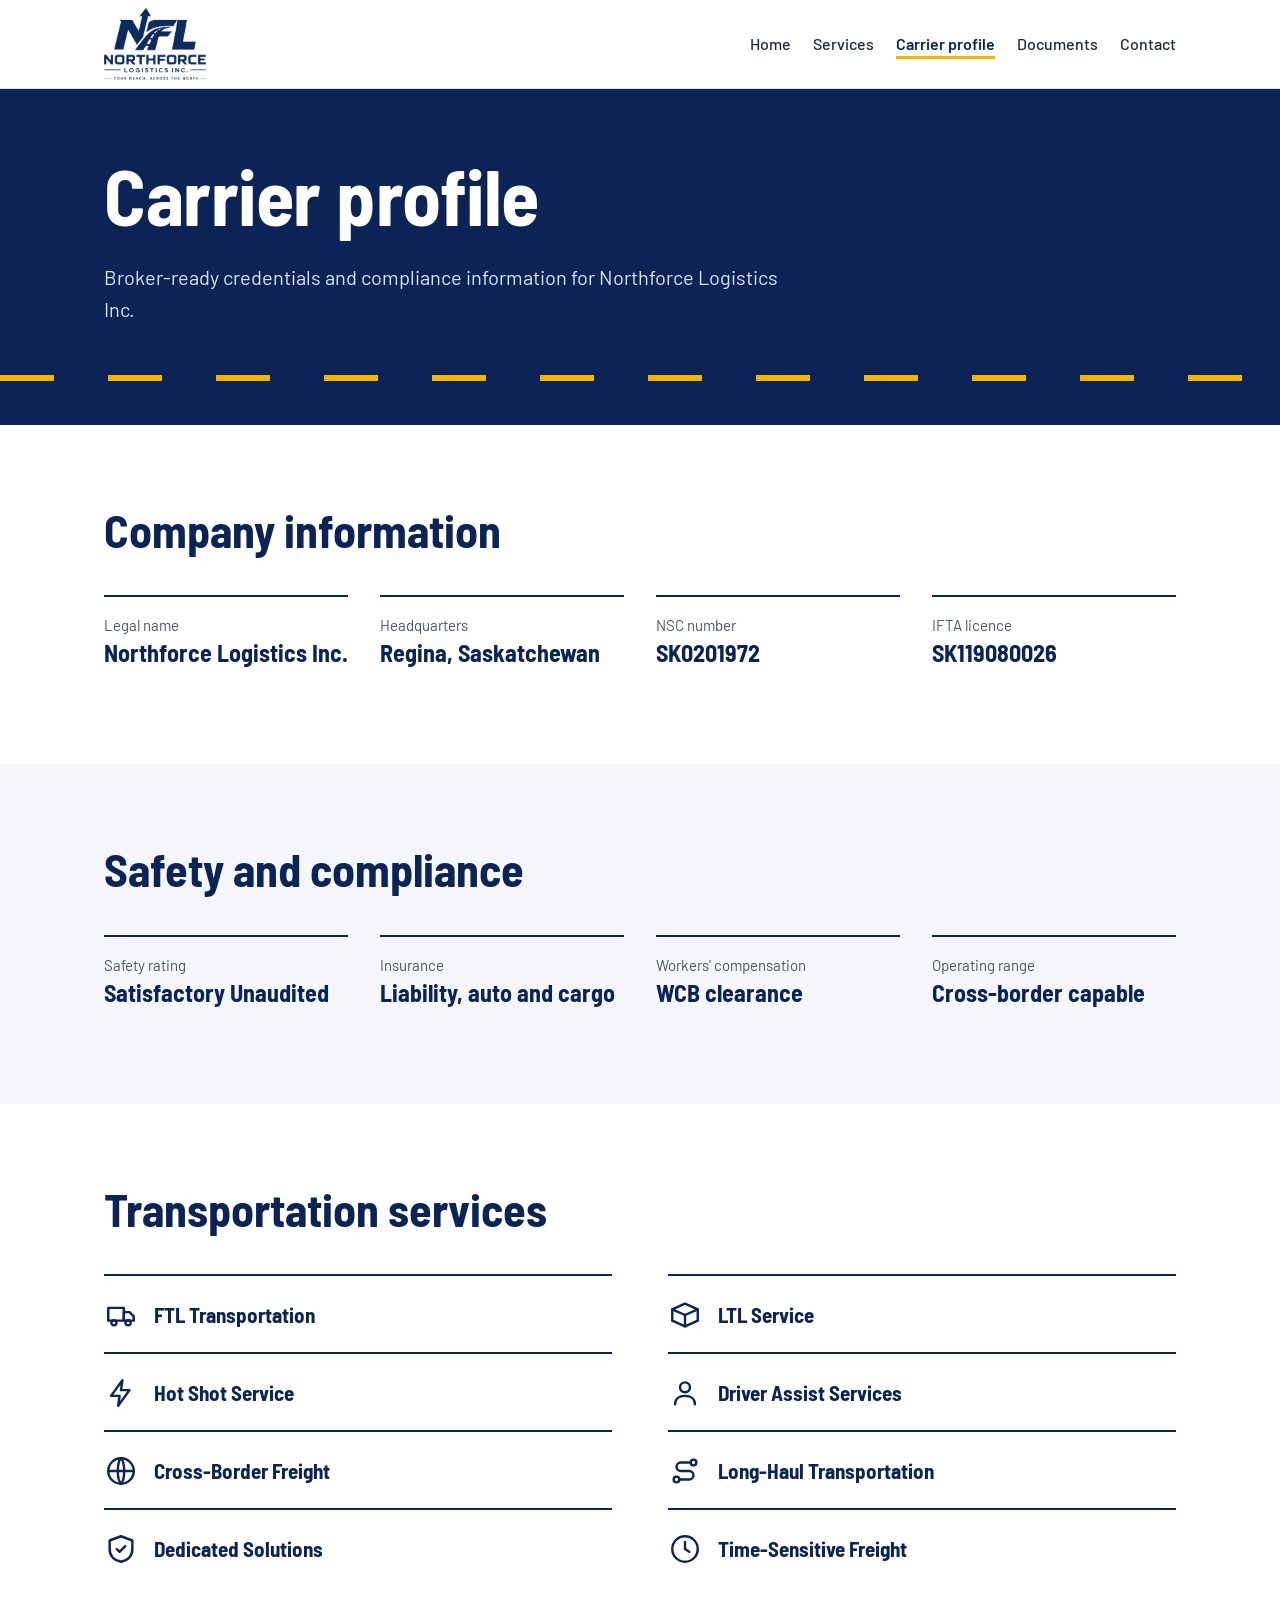
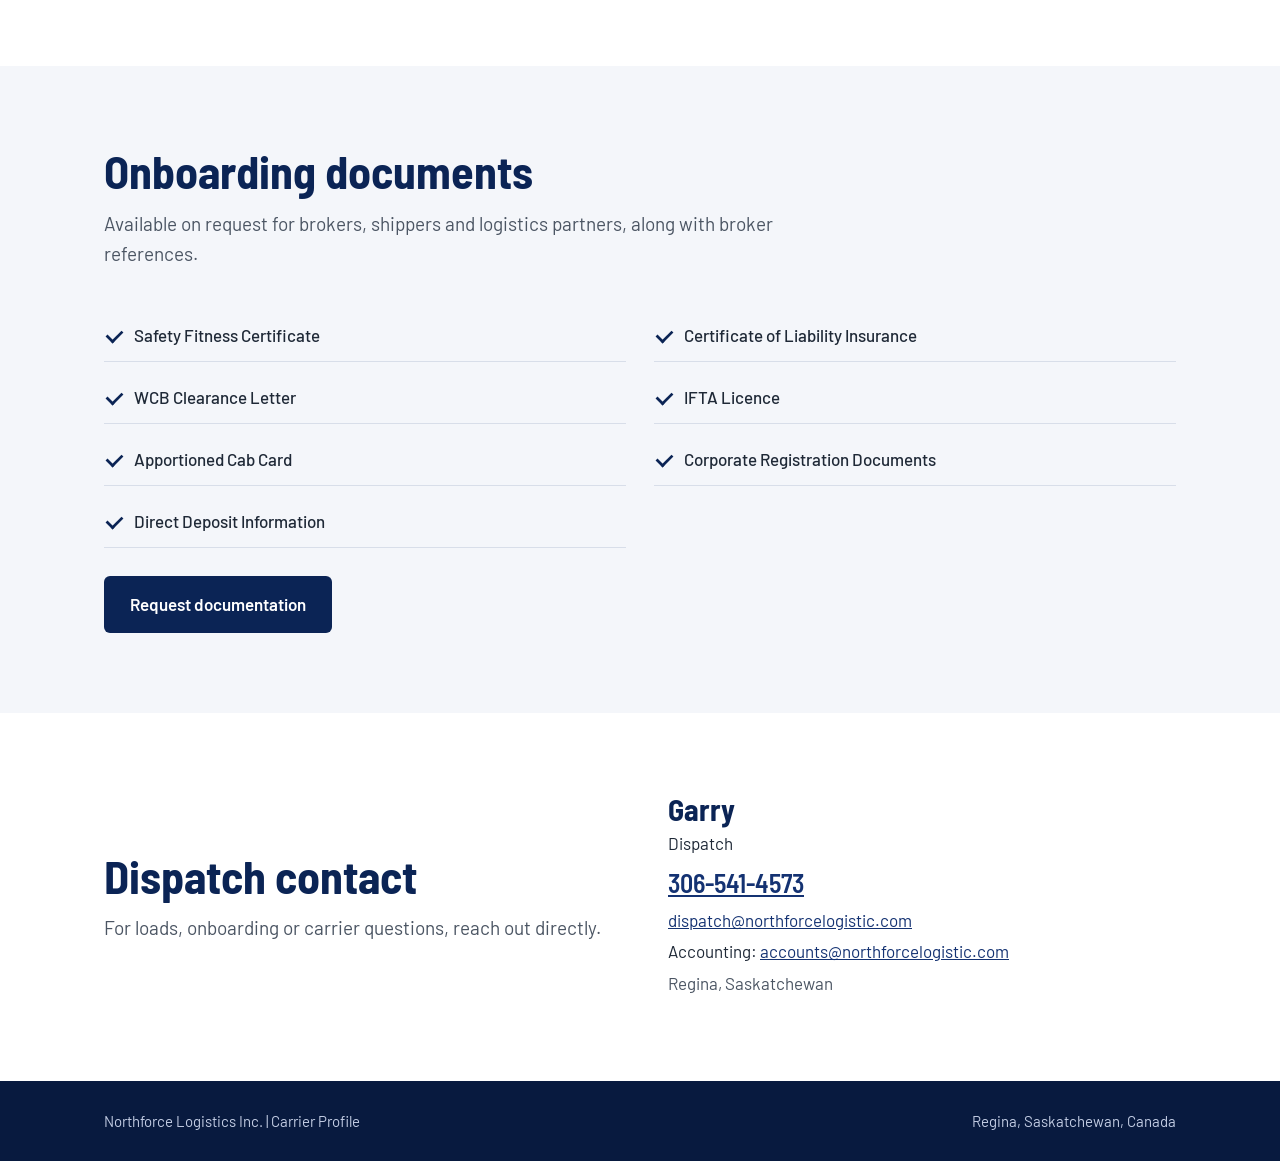
==== commit e7432882: "Update favicon links in carrier-profile.html" ====
--- a/carrier-profile.html
+++ b/carrier-profile.html
@@ -5,7 +5,9 @@
 <meta name="viewport" content="width=device-width, initial-scale=1">
 <title>Carrier Profile | Northforce Logistics Inc.</title>
 <meta name="description" content="Broker-ready credentials and compliance information for Northforce Logistics Inc., a Regina, Saskatchewan freight carrier.">
-<link rel="icon" type="image/jpeg" href="favicon.jpg">
+<link rel="icon" href="favicon.ico?v=2" sizes="any">
+<link rel="icon" type="image/png" href="favicon.png?v=2">
+<link rel="apple-touch-icon" href="apple-touch-icon.png">  
 <link rel="preconnect" href="https://fonts.googleapis.com">
 <link rel="preconnect" href="https://fonts.gstatic.com" crossorigin>
 <link rel="stylesheet" href="https://fonts.googleapis.com/css2?family=Barlow:wght@400;500;600&family=Barlow+Semi+Condensed:wght@600;700&display=swap">
--- a/style.css
+++ b/style.css
@@ -9,7 +9,7 @@
 header{position:sticky;top:0;z-index:10;background:#fff;border-bottom:1px solid var(--line)}
 .bar{display:flex;align-items:center;justify-content:space-between;gap:16px;min-height:76px}
 .logo{display:block;flex:none;padding:8px 0}
-.logo img{height:64px;width:auto;display:block}
+.logo img{height:72px;width:auto;display:block}
 nav ul{display:flex;gap:22px;list-style:none;margin:0;padding:0;flex-wrap:wrap;justify-content:flex-end}
 nav a{text-decoration:none;color:var(--ink);font-weight:500;font-size:16px}
 nav a:hover{color:var(--navy2);text-decoration:underline}
@@ -39,7 +39,7 @@
 .sec-head{max-width:40em;margin-bottom:40px}
 .sec-head h2{font-size:clamp(32px,4.4vw,46px);margin-bottom:12px}
 .sec-head p{margin:0;color:var(--mute);font-size:19px}
-.svc{display:grid;grid-template-columns:repeat(3,1fr);gap:0 40px}
+.svc{display:grid;grid-template-columns:repeat(2,1fr);gap:0 56px}
 .svc li{list-style:none;display:flex;gap:16px;padding:24px 0;border-top:2px solid var(--navy);align-items:flex-start}
 .svc{margin:0;padding:0}
 .svc svg{width:34px;height:34px;flex:none;stroke:var(--navy);fill:none;stroke-width:1.7;stroke-linecap:round;stroke-linejoin:round;margin-top:2px}
